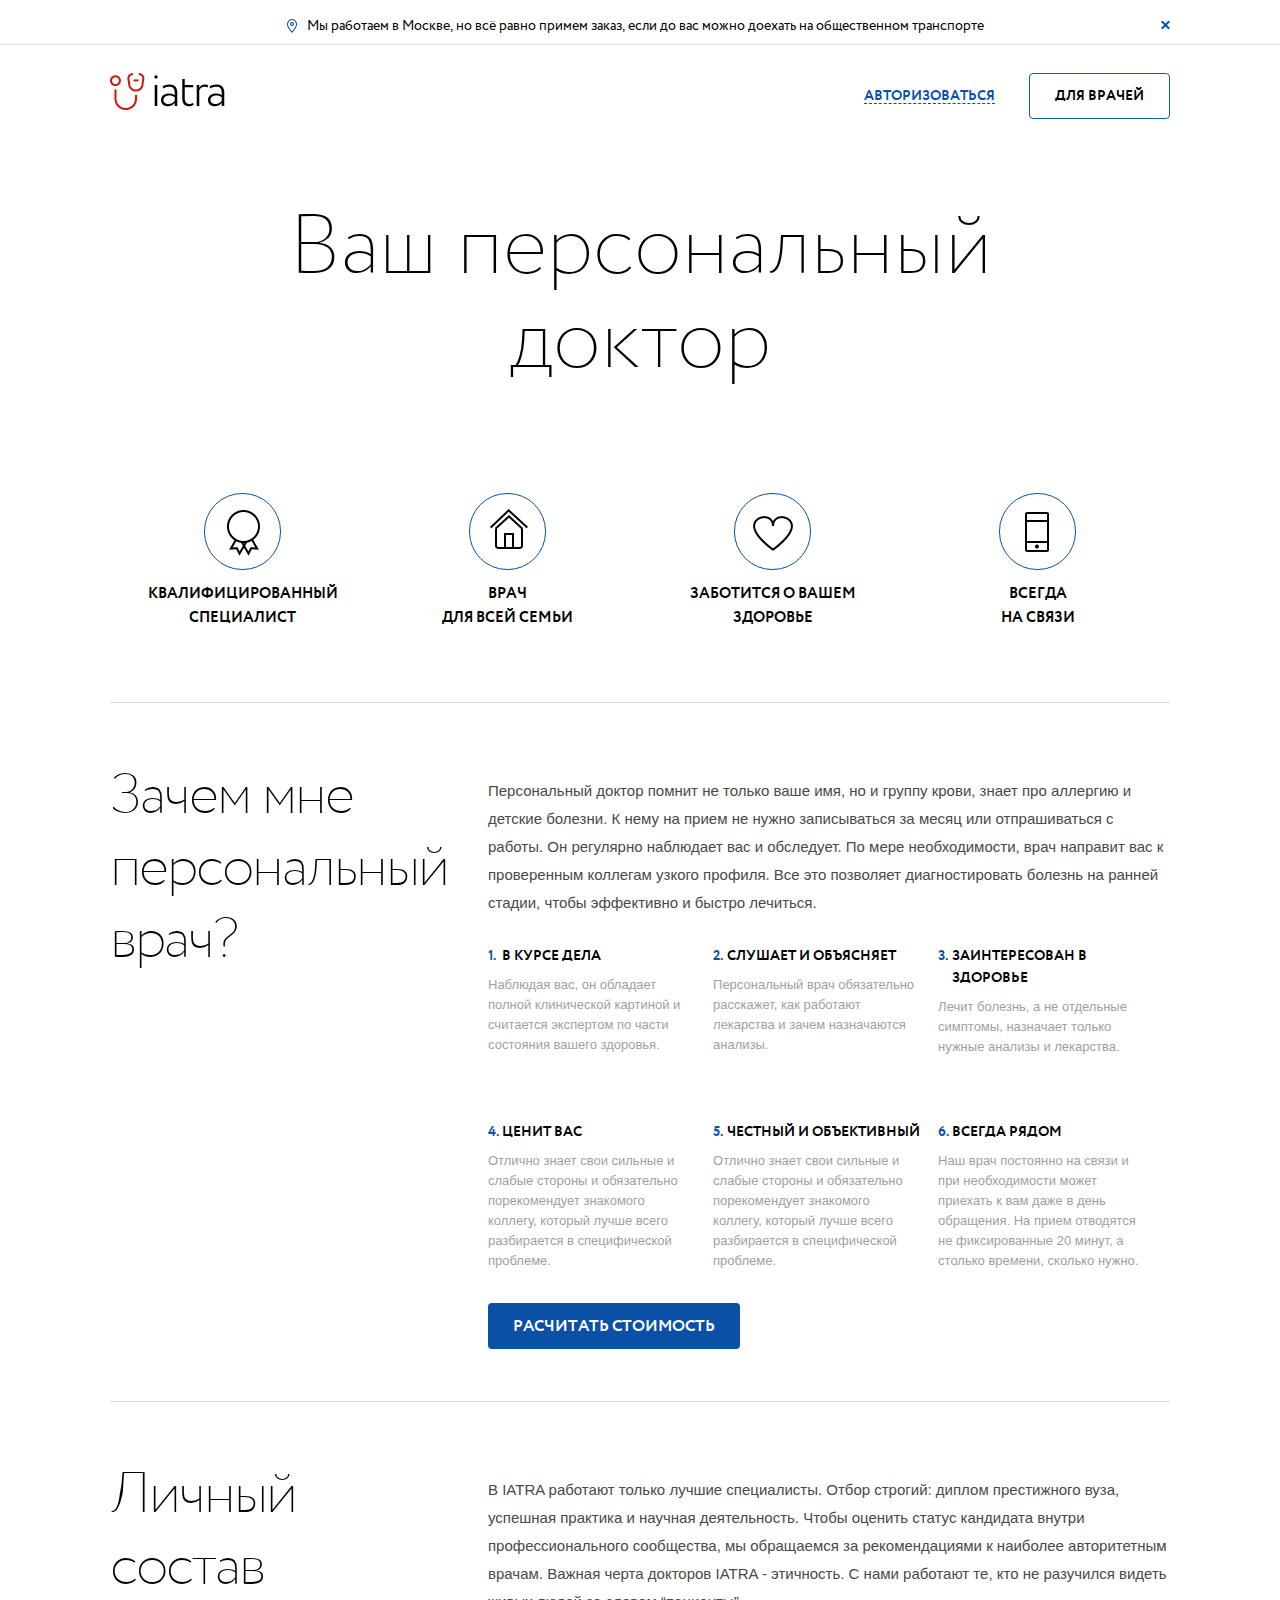
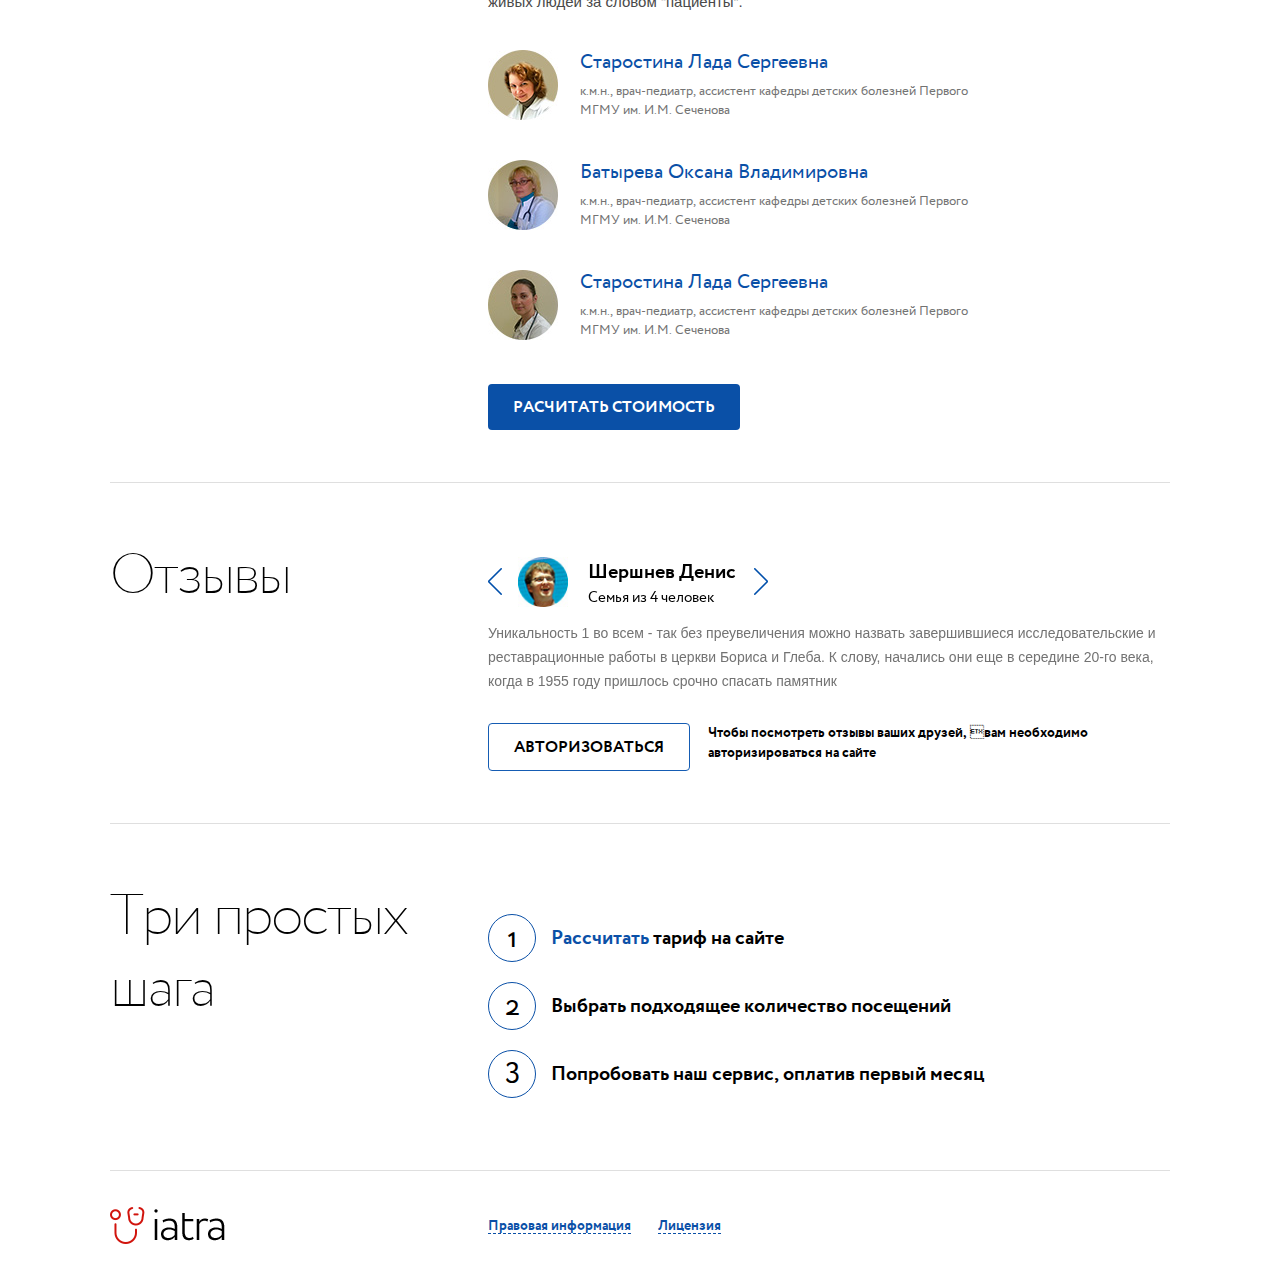
==== index.html @ a2dcdf2f "ad" ====
<!DOCTYPE html>
<html>
<head>
	<meta charset="utf-8">
	<meta http-equiv="X-UA-Compatible" content="IE=edge">
	<title></title>
	<link rel="stylesheet" href="css/normalize.css">
	<link rel="stylesheet" href="css/style.css">
</head>
<body>	
	<div class="page-main">
		<!-- begin b-header  -->
		<header class="b-header clearfix">
			<div class="b-header_topline clearfix">
				<div class="wrapper">
					<p class="b-header_topline-text"><span class="l-txt">Мы работаем в Москве, но всё равно примем заказ, если до вас можно доехать на общественном транспорте<span class="b-header_topline-close"></span></span></p>
				</div>
			</div>
			<div class="wrapper">				
				<div class="b-header_nav clearfix">
					<a href="#0" class="l-header_logo"></a>
					
					<div class="b-autorize">
						<a href="ajax/login_popup.html" class="l-autorize_lnk js-autorize_lnk">Авторизоваться</a>
						<a href="#0" class="l-autorize_btn btn type_1">Для врачей</a>
					</div>
				</div>
			</div>
		</header>
		<!-- end b-header -->

		<main id="main" role="main">
			<div class="b-mainpromo">
				<div class="wrapper">
					<h1 class="b-mainpromo_title">Ваш персональный<br/> доктор</h1>

					<!-- begin b-mainpromo_select -->
					<div class="b-mainpromo_select clearfix">
						<div class="b-mainpromo_col">
							<span class="l-mainpromo_cols_ico type_1"></span>
							<p class="l-mainpromo_cols_text">Квалифицированный специалист</p>
						</div>
						<div class="b-mainpromo_col">
							<span class="l-mainpromo_cols_ico type_2"></span>
							<p class="l-mainpromo_cols_text">врач<br/> для всей семьи</p>
						</div>
						<div class="b-mainpromo_col">
							<span class="l-mainpromo_cols_ico type_3"></span>
							<p class="l-mainpromo_cols_text">Заботится о вашем<br/> здоровье</p>
						</div>
						<div class="b-mainpromo_col">
							<span class="l-mainpromo_cols_ico type_4"></span>
							<p class="l-mainpromo_cols_text">Всегда<br/>  на связи</p>
						</div>
					</div>
					<!-- end b-mainpromo_select -->

					<!-- begin b-mainpromo_quest  -->
					<div class="b-mainpromo_descr">
						<div class="b-mainpromo_descr_row clearfix">
							<div class="b-mainpromo_descr_fl">
								<h3 class="b-mainpromo_descr_fl-title">Зачем мне персональный врач?</h3>
							</div>
							<div class="b-mainpromo_descr_fr">
								<p class="b-mainpromo_descr_fr-text">Персональный доктор помнит не только ваше имя, но и группу крови, знает про аллергию и детские болезни. К нему на прием не нужно записываться за месяц или отпрашиваться с работы. Он регулярно наблюдает вас и обследует. По мере необходимости, врач направит вас к проверенным коллегам узкого профиля. Все это позволяет диагностировать болезнь на ранней стадии, чтобы эффективно и быстро лечиться.</p>

								<ol class="b-mainpromo_descr_cols-order-list height-adjustment clearfix">
									<li class="b-mainpromo_descr_cols-order-item">
										<h5>в курсе дела</h5>
										<p>Наблюдая вас, он обладает полной клинической картиной и считается экспертом по части  состояния вашего здоровья. </p>
									</li>
									<li class="b-mainpromo_descr_cols-order-item">
										<h5>слушает и объясняет</h5>
										<p>Персональный врач обязательно расскажет, как работают лекарства и зачем назначаются анализы.</p>
									</li>
									<li class="b-mainpromo_descr_cols-order-item">
										<h5>Заинтересован  в здоровье</h5>
										<p>Лечит болезнь, а не отдельные  симптомы, назначает только  нужные анализы и лекарства.</p>
									</li>
									<li class="b-mainpromo_descr_cols-order-item">
										<h5>Ценит вас</h5>
										<p>Отлично знает свои сильные и слабые стороны и обязательно порекомендует знакомого коллегу, который лучше всего разбирается в специфической проблеме.</p>
									</li>
									<li class="b-mainpromo_descr_cols-order-item">
										<h5>Честный и объективный</h5>
										<p>Отлично знает свои сильные и слабые стороны и обязательно порекомендует знакомого коллегу, который лучше всего разбирается в специфической проблеме.</p>
									</li>
									<li class="b-mainpromo_descr_cols-order-item">
										<h5>Всегда рядом</h5>
										<p>Наш врач постоянно на связи и при необходимости может приехать к вам даже в день обращения. На прием отводятся не фиксированные 20 минут, а столько времени, сколько нужно.</p>
									</li>
								</ol>

								<a href="http://iatra.ru/new9/" class="btn type_2">Расчитать стоимость</a>
							</div>
						</div>

						<div class="b-mainpromo_descr_row clearfix">
							<div class="b-mainpromo_descr_fl">
								<h3 class="b-mainpromo_descr_fl-title">Личный состав</h3>
							</div>
							<div class="b-mainpromo_descr_fr">
								<p class="b-mainpromo_descr_fr-text">В IATRA работают только лучшие специалисты. Отбор строгий: диплом престижного вуза, успешная практика и научная деятельность. Чтобы оценить статус кандидата внутри профессионального сообщества, мы обращаемся за рекомендациями к наиболее авторитетным врачам. Важная черта докторов IATRA - этичность. С нами работают те, кто не разучился видеть живых людей за словом “пациенты”.</p>

								<ul class="b-mainpromo_descr-list">
									<li class="b-mainpromo_descr-item">
										<div class="b-person_item-pic">
											<img src="pic/pic_01.jpg" height="70" width="70" alt="">
										</div>
										<div class="b-person_item-pic-wrap">
											<h5>Старостина Лада Сергеевна</h5>
											<p>к.м.н., врач-педиатр, ассистент кафедры детских болезней Первого МГМУ  им. И.М. Сеченова</p>
										</div>
									</li>
									<li class="b-mainpromo_descr-item">
										<div class="b-person_item-pic">
											<img src="pic/pic_02.jpg" height="70" width="70" alt="">
										</div>
										<div class="b-person_item-pic-wrap">
											<h5>Батырева Оксана Владимировна</h5>
											<p>к.м.н., врач-педиатр, ассистент кафедры детских болезней Первого МГМУ  им. И.М. Сеченова</p>
										</div>
									</li>
									<li class="b-mainpromo_descr-item">
										<div class="b-person_item-pic">
											<img src="pic/pic_03.jpg" height="70" width="70" alt="">
										</div>
										<div class="b-person_item-pic-wrap">
											<h5>Старостина Лада Сергеевна</h5>
											<p>к.м.н., врач-педиатр, ассистент кафедры детских болезней Первого МГМУ  им. И.М. Сеченова</p>
										</div>
									</li>									
								</ul>

								<a href="http://iatra.ru/new9/" class="btn type_2">Расчитать стоимость</a>
							</div>
						</div>

						<div class="b-mainpromo_descr_row clearfix">
							<div class="b-mainpromo_descr_fl">
								<h3 class="b-mainpromo_descr_fl-title">Отзывы</h3>
							</div>

							<div class="b-mainpromo_descr_fr">
								<div class="b-mainpromo_slider js-mainpromo_slider">
									<div class="b-mainpromo_slide">
										<div class="b-slide-person">
											<div class="b-slide-person_pic">
												<img src="pic/pic_04.jpg" height="50" width="50" alt="">
											</div>
											<div class="b-slide-person_cont">
												<h5 class="b-slide-person_name">Шершнев Денис</h5>
												<p class="b-slide-person_num">Семья из 4 человек</p>
											</div>
										</div>
										<p class="b-slide-person_text">Уникальность 1 во всем - так без преувеличения можно назвать завершившиеся исследовательские и реставрационные работы в церкви Бориса и Глеба. К слову, начались они еще в середине 20-го века, когда в 1955 году пришлось срочно спасать памятник</p>
									</div>
									<div class="b-mainpromo_slide">
										<div class="b-slide-person">
											<div class="b-slide-person_pic">
												<img src="pic/pic_03.jpg" height="50" width="50" alt="">
											</div>
											<div class="b-slide-person_cont">
												<h5 class="b-slide-person_name">Шершнев Борис</h5>
												<p class="b-slide-person_num">Семья из 5 человек</p>
											</div>
										</div>
										<p class="b-slide-person_text">Уникальность 2 во всем - так без преувеличения можно назвать завершившиеся исследовательские и реставра и Глеба. К слову, начались они еще в середине 20-го века, когда в 1955 году пришлось срочно спасать памятник</p>
									</div>
									<div class="b-mainpromo_slide">
										<div class="b-slide-person">
											<div class="b-slide-person_pic">
												<img src="pic/pic_02.jpg" height="50" width="50" alt="">
											</div>
											<div class="b-slide-person_cont">
												<h5 class="b-slide-person_name">Шершнев Вася</h5>
												<p class="b-slide-person_num">Семья из 6 человек</p>
											</div>
										</div>
										<p class="b-slide-person_text">К слову, начались они еще в середине 20-го века, когда в 1955 году пришлось срочно спасать памятник</p>
									</div>
								</div>

								<div class="b-account_autorize clearfix">
									<div class="b-account_autorize-btn btn type_1">Авторизоваться</div>
									<p class="b-account_autorize-text">Чтобы посмотреть отзывы ваших друзей, вам необходимо авторизироваться на сайте</p>
								</div>
							</div>
						</div>
					</div>
					<!-- end b-mainpromo_quest -->

					<!-- begin b-mainpromo_step -->
					<div class="b-mainpromo_descr_row clearfix">
							<div class="b-mainpromo_descr_fl">
								<h3 class="b-mainpromo_descr_fl-title">Три простых шага</h3>
							</div>

							<div class="b-mainpromo_descr_fr">
								<ul class="b-mainpromo_steps-list">
									<li class="b-mainpromo_steps-item">
										<span class="b-mainpromo_steps-text"><a href="#0">Рассчитать</a> тариф на сайте</span>
									</li>
									<li class="b-mainpromo_steps-item">
										<span class="b-mainpromo_steps-text">Выбрать подходящее количество посещений</span>
									</li>
									<li class="b-mainpromo_steps-item">
										<span class="b-mainpromo_steps-text">Попробовать наш сервис, оплатив первый месяц</span>
									</li>
								</ul>
							</div>
					</div>
					<!-- end b-mainpromo_step -->
				</div><!-- wrapper -->
			</div>
		</main>

		<footer class="b-footer" id="footer">
			<div class="wrapper">
				<div class="b-footer_wrapper clearfix">
					<a href="#0" class="l-footer_logo"></a>
					
					<div class="b-fotter_autorize">
						<a href="#0" class="l-fotter_autorize_lnk">Правовая информация</a>
						<a href="#0" class="l-fotter_autorize_lnk">Лицензия</a>
					</div>
				</div>
			</div>
		</footer>

		
	</div><!-- page-main -->

	<script src="js/jquery.min.js"></script>
	<script src="js/jquery.maskedinput.min.js"></script>
	<script src="js/selectordie.min.js"></script>
	<script src="js/plugins/slick.min.js"></script>
	<script src="js/scripts.js"></script>
	<script src="js/calculate.js"></script>
</body>
</html>
---- css/style.css ----
@font-face {
    font-family: 'Circe-Regular';
    src: url('../fonts/Circe-webfont.eot');
    src: url('../fonts/Circe-webfont.eot?#iefix') format('embedded-opentype'),
         url('../fonts/Circe-webfont.woff') format('woff'),
         url('../fonts/Circe-webfont.ttf') format('truetype');
    font-weight: normal;
    font-style: normal;

}


@font-face {
    font-family: 'Circe-Bold';
    src: url('../fonts/Circe-Bold-webfont.eot');
    src: url('../fonts/Circe-Bold-webfont.eot?#iefix') format('embedded-opentype'),
         url('../fonts/Circe-Bold-webfont.woff') format('woff'),
         url('../fonts/Circe-Bold-webfont.ttf') format('truetype');
    font-weight: normal;
    font-style: normal;

}


@font-face {
    font-family: 'Circe-ExtraLight';
    src: url('../fonts/Circe-ExtraLight-webfont.eot');
    src: url('../fonts/Circe-ExtraLight-webfont.eot?#iefix') format('embedded-opentype'),
         url('../fonts/Circe-ExtraLight-webfont.woff') format('woff'),
         url('../fonts/Circe-ExtraLight-webfont.ttf') format('truetype');
    font-weight: normal;
    font-style: normal;

}


@font-face {
    font-family: 'Circe-Light';
    src: url('../fonts/Circe-Light-webfont.eot');
    src: url('../fonts/Circe-Light-webfont.eot?#iefix') format('embedded-opentype'),
         url('../fonts/Circe-Light-webfont.woff') format('woff'),
         url('../fonts/Circe-Light-webfont.ttf') format('truetype');
    font-weight: normal;
    font-style: normal;

}


/* Elements */
* {margin:0; padding:0;}

html{
	height: 100%;
}
body {
	overflow-y:scroll;
	min-height: 100%;
	position: relative;
}
a{
	text-decoration: none;
	color: #0a50a7;
}
.page-main{
	padding-bottom: 118px;
}

/* Clearfix */
.clearfix, .wrapper, .wrapper-contacts {
	*zoom: 1;
}
.clearfix:before, .clearfix:after, .wrapper:before, .wrapper:after, .wrapper-contacts:before, .wrapper-contacts:after {
	content: ''; display: table;
}
.clearfix:after, .wrapper:after, .wrapper-contacts:after {
	clear: both;
}

.fl{
	float: left;
}
.fr{
	float: right;
}

.wrapper {
	width: 1060px;
	margin: auto;
	position: relative;
}

.wrapper form {
	font-family: 'Circe-Light';
	text-align: center;
	font-size: 23pt;
	line-height: 2;
	margin-top: 73px;
}

.wrapper form input{
	font-size: 12pt;
	font-family: 'Circe-Bold';
	border: 1px solid #dedede;
	border-radius: 4px;
	padding: 12px 14px 10px 14px;
	position: relative;
	top: -1px;
	margin: 0 10px;
}

.wrapper form input[type=text]:hover {
	border: 1px solid #c7c7c7;
}

.wrapper form input[type=text].error {
	border: 1px solid #c3160f;
	transition: 0.2s;
}

.wrapper form input[type=text].date {
	width: 60px;
}

.wrapper form input[type=submit] {
	font-family: 'Circe-Bold';
	font-size: 10.5pt;
	text-transform: uppercase;
	background: #0a50a7;
	border: 0;
	color: #fff;
	border-radius: 4px;
	padding: 14px 33px 12px 33px;
	margin-top: 60px;
	transition: 0.2s;
}

.wrapper form input[type=submit]:hover {
	background: #1e64ba;
}

.wrapper form input:focus,
.tariffs .content table button:focus {
	outline: none;
}

.wrapper form input[type=submit]:active {
	transition: 0;
	background: #11417e;
}

.wrapper form .spouse,
.wrapper form .children,
.wrapper form .two_children,
.wrapper form .three_children {
	display: none;
}

.tariffs {
	margin: 37px 0;
	display: none;
}

.tariffs .content {
	width: 1000px;
	margin: auto;
	position: relative;
	text-align: center;
}

.tariffs .content h2 {
	font-family: 'Circe-Light';
	font-weight: normal;
	font-size: 26pt;
	margin: 0;
	margin-top: 40px;
}

.tariffs hr.big {	
	border: 0;
	border-top: 1px solid #cdcdcd;
}

.tariffs .content p {
	font-family: 'Circe-Regular';
	font-weight: normal;
	font-size: 12pt;
	color: #7c7c7c;
	margin: 0;
	margin-top: 20px;
	margin-bottom: 40px;
}

.tariffs .content a {
	color: #2176e0;
}

.tariffs .content table {
	width: 738px;
	margin: auto;
	font-size: 12pt;
}

.tariffs .content table tr td:first-child{
	text-align: left;
	width: 310px;
	padding-left: 20px;
}

.tariffs .content thead {
	font-family: 'Circe-Light';
}

.tariffs .content thead td {
	border-bottom: 3px solid #cdcdcd;
	padding-bottom: 10px;
	vertical-align: bottom;
}

.tariffs .content tbody td {
	font-family: 'Circe-Regular';
}

.tariffs .content tbody td {
	border-bottom: 1px solid #cdcdcd;
	padding: 8px 0 6px 0;
}

.tariffs .content tbody .number {
	font-family: 'Circe-ExtraLight';
	font-size: 34pt;
	-webkit-user-select: none;
	-moz-user-select: none;
	-ms-user-select: none;
	-o-user-select: none;
	user-select: none;  
}

.tariffs .content tbody td small {
	color: #7c7c7c;
}

.tariffs .content tbody td small.price {
	color: #000;
	font-size: 13pt;
	top: -10px;
	position: relative;
}

.tariffs .content .change_visits {
	width: 718px;
	font-size: 12pt;
	color: #7c7c7c;
	text-align: left;
	margin: 20px auto;
	padding-left: 20px;
	font-family: 'Circe-Regular';
}

.tariffs .content table button {
	border: 1px solid #0a50a7;
	font-family: 'Circe-Bold';
	font-size: 10.5pt;
	text-transform: uppercase;
	background: #fff;
	color: #000;
	border-radius: 4px;
	padding: 10px 18px 8px 18px;
	transition: 0.2s;
}

.tariffs .content table button:hover{
	background: #0a50a7;
	color: #fff;
}

.tariffs .content table button:active{
	background: #073773;
}

.tariffs .content table button.border {
	padding: 10px 33px 8px 33px;
}

.tariffs .content table .arrows {
	display: inline-block;
	width: 10px;
}

.tariffs .content table .arrows .top,
.tariffs .content table .arrows .bot {
	margin-left: 5px;
	width: 20px;
	height: 16px;
	cursor: pointer;
	background: url(../img/arrow_top_blue.jpg);
	background-repeat: no-repeat;
	background-position: center;
	display: none;
}

.tariffs .content table .arrows .bot {
	background: url(../img/arrow_bot_grey.jpg);
	background-repeat: no-repeat;
	background-position: center;
}


/* Slider */
.slick-slider
{
    position: relative;

    display: block;

    -moz-box-sizing: border-box;
         box-sizing: border-box;

    -webkit-user-select: none;
       -moz-user-select: none;
        -ms-user-select: none;
            user-select: none;

    -webkit-touch-callout: none;
    -khtml-user-select: none;
    -ms-touch-action: pan-y;
        touch-action: pan-y;
    -webkit-tap-highlight-color: transparent;
}

.slick-list
{
    position: relative;

    display: block;
    overflow: hidden;

    margin: 0;
    padding: 0;
}
.slick-list:focus
{
    outline: none;
}
.slick-list.dragging
{
    cursor: pointer;
    cursor: hand;
}

.slick-slider .slick-track,
.slick-slider .slick-list
{
    -webkit-transform: translate3d(0, 0, 0);
       -moz-transform: translate3d(0, 0, 0);
        -ms-transform: translate3d(0, 0, 0);
         -o-transform: translate3d(0, 0, 0);
            transform: translate3d(0, 0, 0);
}

.slick-track
{
    position: relative;
    top: 0;
    left: 0;

    display: block;
}
.slick-track:before,
.slick-track:after
{
    display: table;

    content: '';
}
.slick-track:after
{
    clear: both;
}
.slick-loading .slick-track
{
    visibility: hidden;
}

.slick-slide
{
    display: none;
    float: left;

    height: 100%;
    min-height: 1px;
}
[dir='rtl'] .slick-slide
{
    float: right;
}
.slick-slide img
{
    display: block;
}
.slick-slide.slick-loading img
{
    display: none;
}
.slick-slide.dragging img
{
    pointer-events: none;
}
.slick-initialized .slick-slide
{
    display: block;
}
.slick-loading .slick-slide
{
    visibility: hidden;
}
.slick-vertical .slick-slide
{
    display: block;

    height: auto;

    border: 1px solid transparent;
}


.b-header_topline{
	margin-bottom: 28px;
	border-bottom: 1px solid #dfdfdf;
	padding-bottom: 8px;
}
.b-header_topline-text{
	font: 14px 'Circe-Regular', sans-serif;
	text-align: center;
}
.b-header_topline-text:before{
	content: "";
	padding-left: 10px;
	background: url('../img/ico_07.png') no-repeat 0 3px;
	width: 10px;
	height: 14px;
}
.b-header_topline-text .l-txt{
	margin-left: 10px;
}
.b-header_topline-close{
	background: url('../img/ico_08.png') no-repeat 0 0px;
	width: 9px;
	height: 10px;
	float: right;
	margin-top: 4px;
	cursor: pointer;
}
.b-header{
	padding-top: 16px;
}
.l-header_logo {
	width: 115px;
	height: 37px;
	background: url(../img/logo.png); 
	background-repeat: no-repeat;
	float: left;
}
.b-autorize{
	float: right;
	font-size: 14px;
}
.b-autorize_logined-cont{
	margin-left: 64px;
	padding-top: 3px;
}
.b-autorize_logined-cont .name{
	font: 20px/22px 'Circe-Regular', sans-serif;
	margin-bottom: 2px;
}
.b-autorize_logined-cont .logout{
	font: 15px/22px 'Circe-Regular', sans-serif;
	color: #0a50a7;
	display: block;
	cursor: pointer;
}
.btn{
	padding: 15px 25px;
	border-radius: 4px;
	display: inline-block;
	font-family: 'Circe-Bold';
	cursor: pointer;
	text-decoration: none;
	text-transform: uppercase;
	line-height: 1;
}
.btn.type_1{
	border: 1px solid #155cb3;
	color: #000;
	-webkit-transition: border .25s;
	transition: border .25s;
}
.btn.type_1:hover{
	border-color: #1e64ba;
}
.btn.type_2{
	background-color: #0a50a7;
	color: #fff;
	border: none;
	-webkit-transition: background-color .25s;
	transition: background-color .25s;
}
.btn.type_2:hover{
	background-color: #1e64ba;
}
.l-autorize_lnk,
.l-autorize_btn{
	text-transform: uppercase;
	text-decoration: none;
}
.l-autorize_lnk{
	border-bottom: 1px dashed #0a50a7;
	color: #0a50a7;
	font-family: 'Circe-Bold';
}
.l-autorize_lnk:hover{
	border-bottom: 1px dashed transparent;
	transition: border .25s;
}
.l-autorize_btn{
	margin-left: 30px;
}


/* b-mainpromo */
.b-mainpromo_title{
	text-align: center;
	font: normal 84px/94px 'Circe-ExtraLight', sans-serif;
	margin-bottom: 106px;
	margin-top: 80px;
}
.b-mainpromo_select{
	margin-bottom: 72px;
}
.b-mainpromo_col{
	width: 25%;
	float: left;
	text-align: center;
	cursor: pointer;
	padding: 0 20px;
  	box-sizing: border-box;
}
.l-mainpromo_cols_ico{
	width: 75px;
	height: 75px;
	border-radius: 38px;
	border: 1px solid #0a50a7;
	display: inline-block;
	background: url('../img/sprites_01.png') no-repeat;
	margin-bottom: 8px;
}
.l-mainpromo_cols_ico.type_1{background-position: 22px 16px;}
.l-mainpromo_cols_ico.type_2{background-position: -43px 15px;}
.l-mainpromo_cols_ico.type_3{background-position: -103px 22px;}
.l-mainpromo_cols_ico.type_4{background-position: -174px 18px;}

.l-mainpromo_cols_text{
	text-transform: uppercase;
	font: 15px/24px 'Circe-Bold', sans-serif;
}

/* .b-mainpromo_descr */
.b-mainpromo_descr_row{
	padding: 52px 0px 52px;
	border-top: 1px solid #dfdfdf;
}
.b-mainpromo_descr_row.no-brd{
	border-top: none;
}
.b-mainpromo_descr_fl{
	width: 340px;
	float: left;
}
.b-mainpromo_descr_fl-title{
	font: normal 57px/72px 'Circe-ExtraLight', sans-serif;
	letter-spacing: -2px;
	margin-top: 4px;
}
.b-mainpromo_descr_fr{
	width: 720px;
	float: left;
	padding-left: 38px;
	padding-top: 22px;
	box-sizing: border-box;
}
.b-mainpromo_descr_fr-text{
	line-height: 28px;
	font-size: 15px;
	font-family: Arial, sans-serif;
	margin-bottom: 28px;
	color: #494949;
}
.b-mainpromo_descr_cols-order-list{
	list-style: none; 
	counter-reset: point;
	margin-bottom: 6px;
}
.b-mainpromo_descr_cols-order-item{
 	margin-bottom: 26px;
    position: relative;
    width: 33%;
	float: left;
}
.b-mainpromo_descr_cols-order-item:before{
	content: counter(point) '.'; 
    counter-increment: point 1; /* увеличваем счетчик на 1 */
    font-size: 11px; 
    position: absolute;
    left: 0;
    top: 0;
    color: #0a50a7;
    font: normal 14px/22px 'Circe-Bold', sans-serif;
}
.b-mainpromo_descr_cols-order-item h5{
	text-transform: uppercase;
	font: normal 14px/22px 'Circe-Bold', sans-serif;
	margin-bottom: 8px;
	padding-left: 14px;
}
.b-mainpromo_descr_cols-order-item p{
	font-size: 13px;
	font-family: Arial, sans-serif;
	color: #9f9f9f;
	line-height: 20px;
	padding-right: 20px;
}

.b-mainpromo_descr-list{
	margin: 34px 0 44px;
}
.b-mainpromo_descr-item{
	margin-bottom: 40px;
	clear: both;
	list-style: none;
	min-height: 70px;
}
.b-person_item-pic{
	float: left;	
}
.b-person_item-pic img{
	vertical-align: bottom;
}
.b-person_item-pic-wrap{
	margin-left: 92px;
	width: 420px;
}
.b-person_item-pic-wrap h5{
	color: #0a50a7;
	font: 20px/24px 'Circe-Regular', sans-serif;
	margin-bottom: 8px;
}
.b-person_item-pic-wrap p{
	font: 13px/19px 'Circe-Regular', sans-serif;
	color: #737373;
}


.b-mainpromo_slide{
	margin-bottom: 30px;
}
.b-slide-person{
	width: 224px;
	display: block;
	margin-left: 30px;
	margin-bottom: 12px;
	min-height: 50px;
}
.b-slide-person_pic{
	float: left;
}
.b-slide-person_cont{
	margin-left: 70px;
}
.b-slide-person_name{
	font: 20px/30px 'Circe-Bold', sans-serif;
}
.b-slide-person_num{
	font: 15px/22px 'Circe-Regular', sans-serif;
}
.b-slide-person_text{
	font: 14px/24px Arial, sans-serif;
	color: #737373;
}
.b-mainpromo_slider .slick-prev,
.b-mainpromo_slider .slick-next{
	position: absolute;
	top: 11px;
	font-size: 0;
	border: none;
	width: 20px;
	height: 27px;
	outline: none;
}
.b-mainpromo_slider .slick-prev{
	background: transparent url('../img/ico_05.png') no-repeat;
	left: 0;
}
.b-mainpromo_slider .slick-next{
	background: transparent url('../img/ico_06.png') no-repeat;
	left: 266px;
}

.b-account_autorize-btn{
	float: left;
}
.b-account_autorize-text{
	margin-left: 220px;
	font: 14px/20px 'Circe-Bold', sans-serif;
}



.b-mainpromo_steps-list{
	list-style: none; 
	counter-reset: point;
	margin-bottom: 6px;
	margin-top: 16px;
}
.b-mainpromo_steps-item{
 	margin-bottom: 20px;
    position: relative;
  	clear: both;
  	min-height: 48px;
}
.b-mainpromo_steps-item:before{
	content: counter(point);
	counter-increment: point 1;
	float: left;
	color: #000;
	width: 46px;
	height: 46px;
	border: 1px solid #0a50a7;
	border-radius: 24px;
	text-align: center;
	font: normal 29px/48px 'Circe-Regular', sans-serif;
}
.b-mainpromo_steps-text{
	padding-left: 63px;
	display: block;
	font: 20px/48px 'Circe-Bold', sans-serif;
}
.b-mainpromo_steps-text a{
	color: #0a50a7;
	text-decoration: none;
}


.l-footer_logo{
	height: 37px;
	background: url(../img/logo.png);
	background-repeat: no-repeat;
	width: 340px;
  	float: left;
  	margin-top: 14px;
}
.b-footer{
	position: absolute;
	bottom: 0px;
	width: 100%;
}
.b-footer_wrapper{
	border-top: 1px solid #dfdfdf;
	padding: 22px 0 44px;
}
.b-fotter_autorize{
	width: 720px;
	float: left;
	padding-left: 38px;
	padding-top: 22px;
	font: 14px/22px 'Circe-Bold', sans-serif;
	moz-box-sizing: border-box;
	box-sizing: border-box;
}
.l-fotter_autorize_lnk:first-child{
	margin-left: 0;
}
.l-fotter_autorize_lnk{
	color: #0a50a7;
	text-decoration: none;
	border-bottom: 1px dashed #0a50a7;
	margin-left: 24px;
	-webkit-transition: border-color .25s;
	transition: border-color .25s;
}
.l-fotter_autorize_lnk:hover{
	border-bottom: 1px dashed transparent;
}

.block-vertical_algn{
	position: absolute;
	top: -100px;
	bottom: 0;
	left: 0;
	right: 0;
}
.wrapper-vertical_algn{
	display: table;
	width: 100%;
	height: 100%;
	min-width: 1060px;
}
.container-vertical_algn{
	display: table-cell;
	vertical-align: middle;
	text-align: center;
}
.inner-vertical_algn{
	display: inline-block;
}

.b-congratulation{
	width: 410px;
	text-align: left;
}
.b-congratulation_title{
	font: 38px/62px 'Circe-Light', sans-serif;
	position: relative;
	padding-left: 70px;
	letter-spacing: -1px;
	margin-bottom: 26px;
}
.b-congratulation_title:before{
	content: "";
	background: url('../img/ico_01.png') 14px 17px no-repeat;
	width: 48px;
	height: 48px;
	border: 1px solid #0a50a7;
	border-radius: 25px;
	display: inline-block;
	position: absolute;
	top: 4px;
	left: 0;
}
.b-congratulation_text{
	font: 18px/26px 'Circe-Regular', sans-serif;
	margin-bottom: 24px;
}
.b-congratulation_list{
	margin-bottom: 40px;
}
.b-congratulation_item{
	list-style-type: none;
	font-size: 18px;
	line-height: 26px;
}
.b-congratulation_item .sub_title{
	font-family: 'Circe-Regular', sans-serif;
}
.b-congratulation_item .text{
	font-family: 'Circe-Bold', sans-serif;
}


/* .b-make_app */
.b-make_app{
	border: 1px solid #dfdfdf;
	width: 490px;
	float: right;
	margin-bottom: 22px;
}
.b-make_app-dropdown{
	padding: 29px 0;
	position: relative;
	cursor: pointer;
	box-sizing: border-box;
}
.b-make_app-dropdown:after{
	content: "";
	background: url('../img/sprites_01.png') -262px 0 no-repeat;
	width: 12px;
	height: 8px;
	position: absolute;
	top: 65px;
	right: 25px;
}
.b-make_app-dropdown.active:after{
	background: url('../img/sprites_01.png') -262px -11px no-repeat;
}
.b-make_app-dropdown .b-mainpromo_descr-list{
	margin: 0;
}
.b-make_app-dropdown .b-mainpromo_descr-item{
	display: none;
	margin: 0;
	margin-top: 20px;
	padding: 0 29px;
	padding-top: 20px;
	border-top: 1px solid #dfdfdf;
}
.b-make_app-dropdown .b-mainpromo_descr-item.current{
	display: block;
	padding-top: 0;
	margin-top: 0;
	border-top: 1px solid transparent;
}
.b-make_app-dropdown .b-person_item-pic-wrap{
	width: 300px;
}
.b-make_app-price{
	border-top: 1px solid #dfdfdf;
	padding: 11px 29px 14px;
	box-sizing: border-box;
}
.b-make_app-price_l{
	font: 26px/75px 'Circe-Light', sans-serif;
}
.b-make_app-price_r{
	font: 16px/75px 'Circe-Bold', sans-serif;
}
.b-make_app-price_r-wrap{
	line-height: 24px;
	display: inline-block;
	vertical-align: middle;
}
.b-make_app-price_r .text{
	color: #737373;
}
.b-make_app-price_r .price_btn{
	color: #0a50a7;
	border-bottom: 1px dashed #0a50a7;
	cursor: pointer;
	-webkit-transition: border-color .25s;
	transition: border-color .25s;
}
.b-make_app-price_r .price_btn:hover{
	border-bottom: 1px dashed transparent;
}
.b-make_app-attention{
	border-top: 1px solid #dfdfdf;
	padding: 14px 22px;
	font: 15px 'Circe-Regular', sans-serif;
}
.b-make_app-attention .l-text{
	position: relative;
	padding-left: 25px;
}
.b-make_app-attention .l-text:before{
	content: "";
	position: absolute;
	top: 0;
	left: 0;
	background: url('../img/sprites_01.png') -291px 5px no-repeat;
	width: 16px;
	height: 16px;
	border: 1px solid #0a50a7;
	border-radius: 18px;
}

.wrapper .b-price_app-form{
	float: right;
	width: 492px;
	text-align: right;
	line-height: 62px;
	font: 16px/62px 'Circe-Regular', sans-serif;
	margin-top: 0;
}
.b-price_app-form .l-fieldcell{
	float: left;
	width: 50%;
	text-align: left;
	min-height: 1px;
	box-sizing: border-box;
}
.b-price_app-form .l-fieldcell:first-child{
	text-align: right;
	padding-right: 18px;
}
.b-price_app-form .l-fieldrow input{
	border: 1px solid #dedede;
	border-radius: 4px;
	padding: 0 14px;
	margin-right: 0;
	margin-bottom: 24px;
	box-sizing: border-box;
}
.b-price_app-form button.btn{
	margin-left: 10px;
}
.b-price_app-form input.inp_s1{
	width: 232px;
	height: 45px;
}
.b-price_app-form input.inp_s2{
	width: 109px;
	height: 45px;
}
.b-price_app-form .b-quest{
	display: inline-block;
	margin-left: 10px;
}
.l-quest-ico_btn{
	display: inline-block;
	cursor: pointer;
	font: 14px/28px 'Circe-Bold', sans-serif;
	text-align: center;
	color: #0a50a7;
	width: 26px;
	height: 26px;
	border: 1px solid #dfdfdf;
	border-radius: 14px;
}
.b-price_app-form .l-info_txt{
	margin-left: 10px;
	font: 14px/22px 'Circe-Bold', sans-serif;
	margin-bottom: 6px;
}
.b-price_app-form .l-info_txt a{
	text-decoration: none;
	color: #0a50a7;
}


.b-login_popup{
	width:100%;
    min-height:100%;
    background-color: rgba(0,0,0,0.5);
    overflow:hidden;
    position:fixed;
    top:0px;
}
.b-login_popup-cont{
	width: 508px;
	height: 100%;
	padding: 50px 0;
	background-color: #fff;
	position: absolute;
	right: 0;
	box-sizing: border-box;
}
.l-popup_close{
	background: url('../img/sprites_01.png') -282px -30px no-repeat;
	width: 18px;
	height: 18px;
	cursor: pointer;
	margin-top: 6px;
}

.l-swiper_text{
	cursor: pointer;
	font: 27px/ 30px 'Circe-Light', sans-serif;
}
.l-swiper_text.current{
	border-bottom: 1px dashed #0a50a7;
	color: #0a50a7;
}
.b-swiper{
	line-height: 30px;
	width: 46px;
	vertical-align: text-bottom;
	height: 21px;
	display: inline-block;
	margin: 0 12px;
	border-radius: 10px;
	background-color: #0a50a7;
	position: relative;
}
.l-swiper_circle{
	left: 4px;
	top: 4px;
	position: absolute;
	width: 13px;
	height: 13px;
	border-radius: 7px;
	background-color: #fff;
	display: inline-block;
	cursor: pointer;
	-webkit-transition: left .25s;
	transition: left .25s;
}
.b-login_popup-row{
	padding: 0 50px 50px;
	border-bottom: 1px solid #dfdfdf;
}
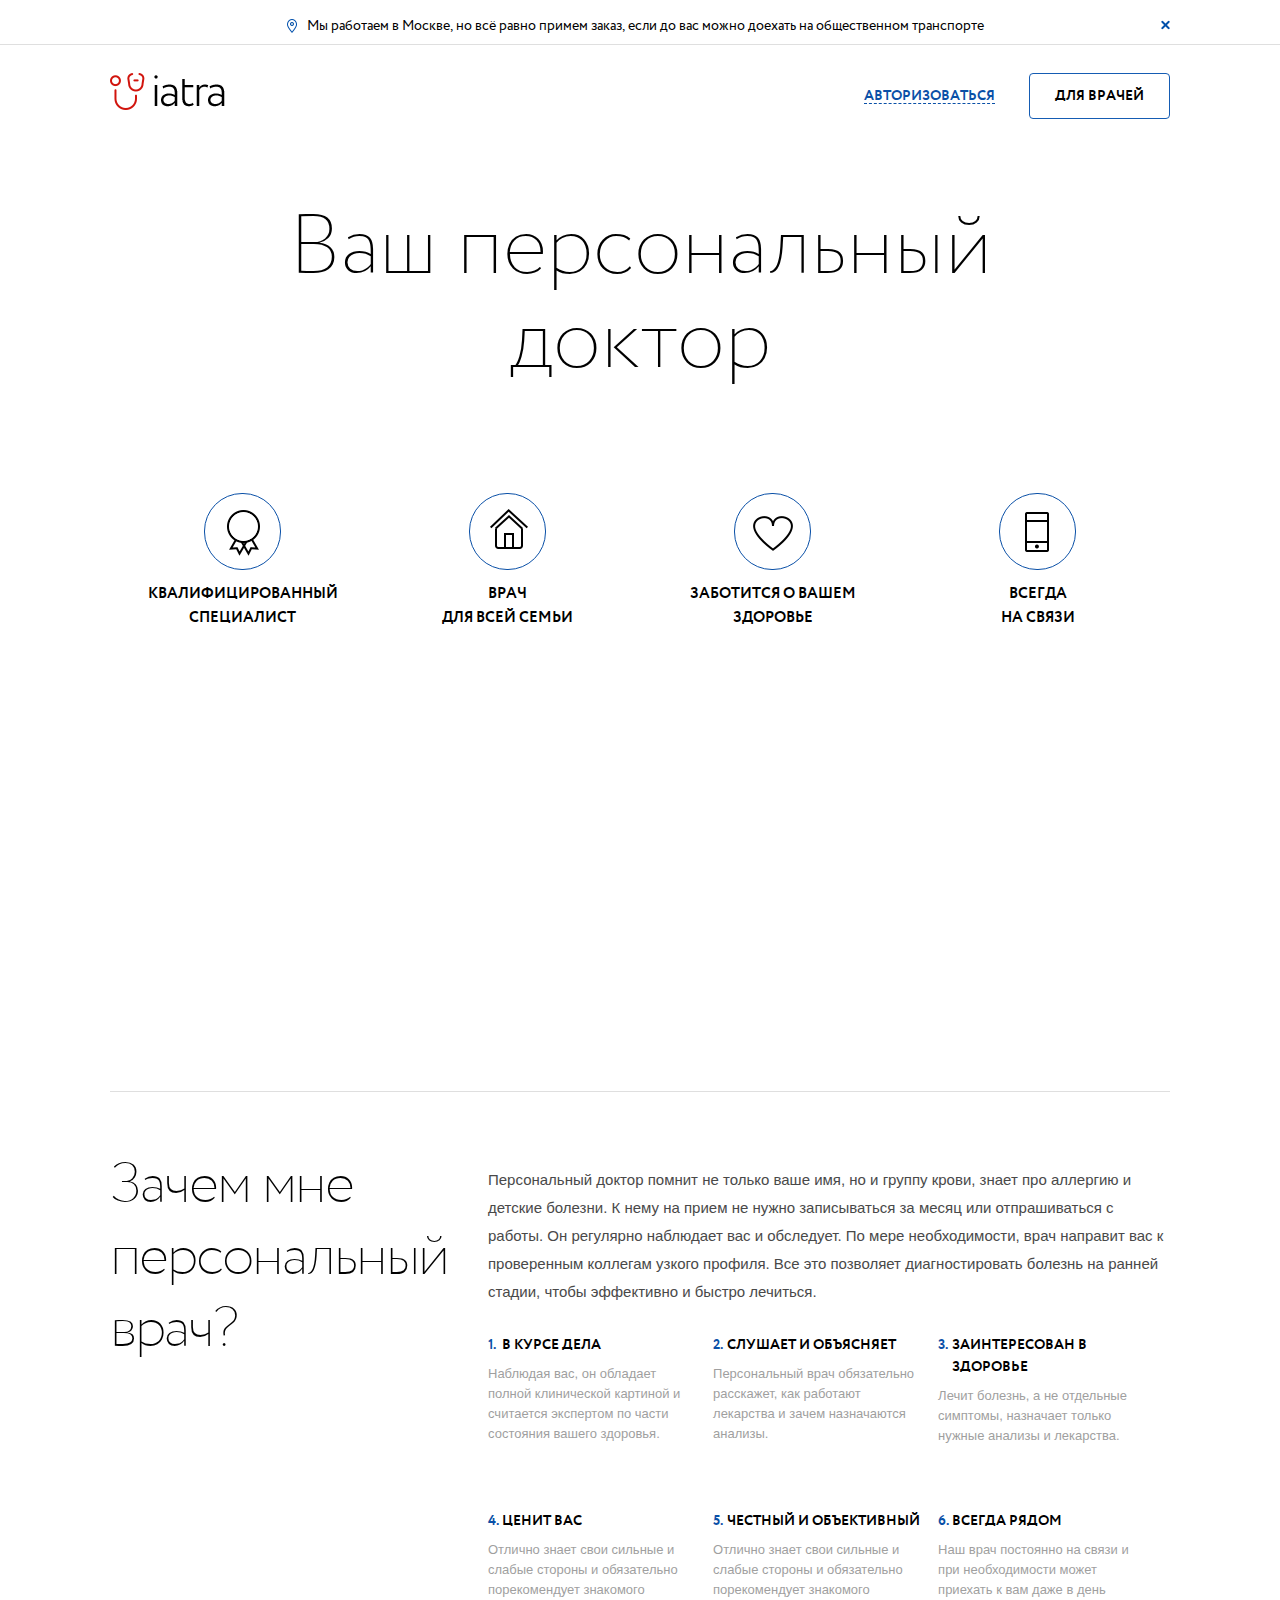
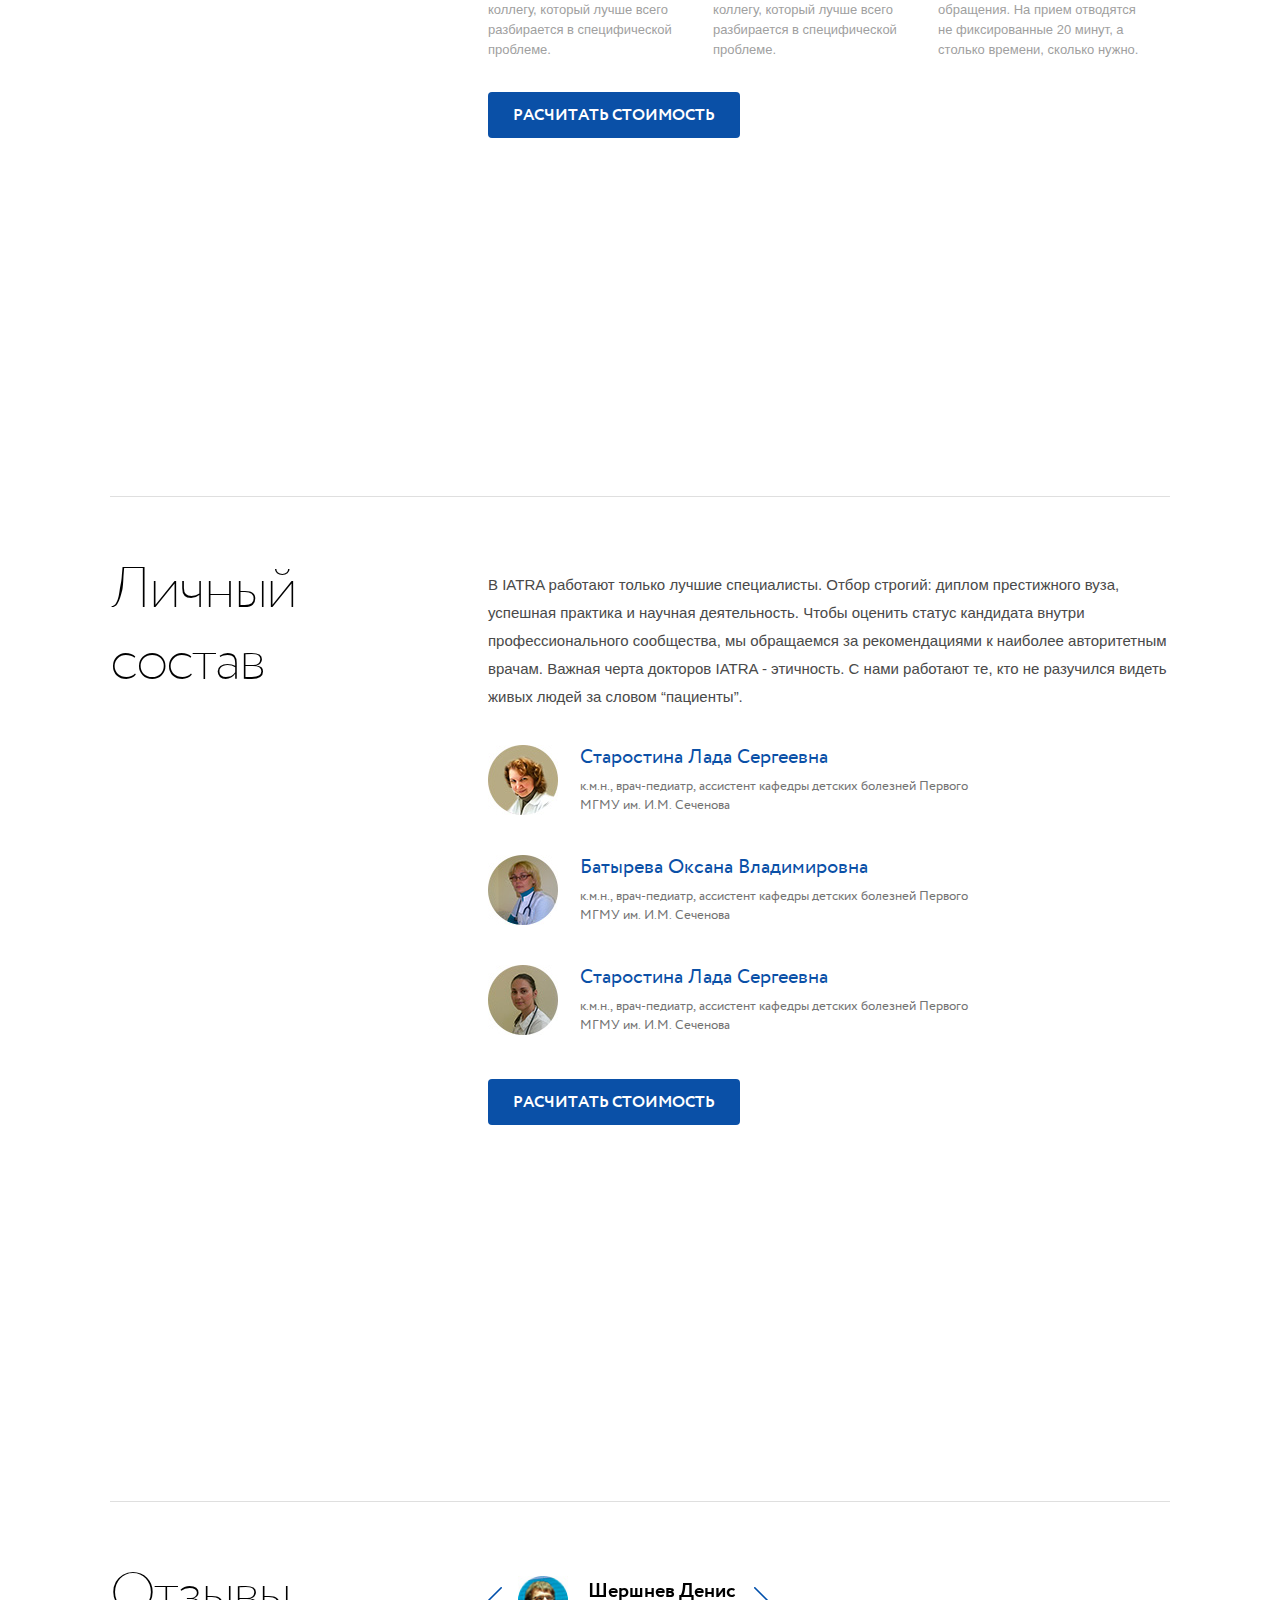
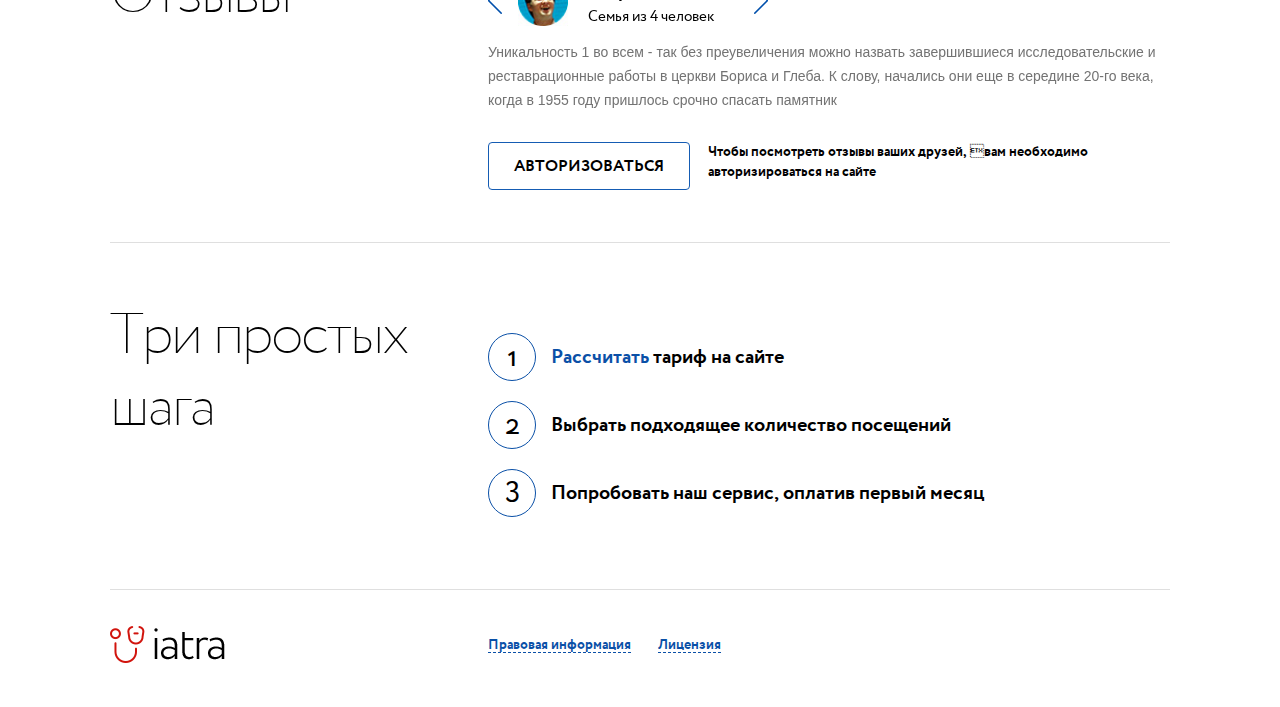
==== commit 344f0c63: "ad" ====
--- a/index.html
+++ b/index.html
@@ -1,17 +1,22 @@
 <!DOCTYPE html>
+<!--[if lt IE 7]> <html class="no-js lt-ie9 lt-ie8 lt-ie7" lang="ru"> <![endif]-->
+<!--[if IE 7]>    <html class="no-js lt-ie9 lt-ie8" lang="ru"> <![endif]-->
+<!--[if IE 8]>    <html class="no-js lt-ie9" lang="ru"> <![endif]-->
+<!--[if gt IE 8]><!--> <html class="no-js" lang="ru"> <!--<![endif]-->
 <html>
 <head>
 	<meta charset="utf-8">
 	<meta http-equiv="X-UA-Compatible" content="IE=edge">
-	<title></title>
+	<title>Главная :: IATRA</title>
 	<link rel="stylesheet" href="css/normalize.css">
 	<link rel="stylesheet" href="css/style.css">
+	<script src="js/jquery.min.js"></script>
 </head>
 <body>	
 	<div class="page-main">
 		<!-- begin b-header  -->
 		<header class="b-header clearfix">
-			<div class="b-header_topline clearfix">
+			<div class="b-header_topline js-header_topline clearfix">
 				<div class="wrapper">
 					<p class="b-header_topline-text"><span class="l-txt">Мы работаем в Москве, но всё равно примем заказ, если до вас можно доехать на общественном транспорте<span class="b-header_topline-close"></span></span></p>
 				</div>
@@ -32,107 +37,112 @@
 		<main id="main" role="main">
 			<div class="b-mainpromo">
 				<div class="wrapper">
-					<h1 class="b-mainpromo_title">Ваш персональный<br/> доктор</h1>
-
 					<!-- begin b-mainpromo_select -->
-					<div class="b-mainpromo_select clearfix">
-						<div class="b-mainpromo_col">
-							<span class="l-mainpromo_cols_ico type_1"></span>
-							<p class="l-mainpromo_cols_text">Квалифицированный специалист</p>
-						</div>
-						<div class="b-mainpromo_col">
-							<span class="l-mainpromo_cols_ico type_2"></span>
-							<p class="l-mainpromo_cols_text">врач<br/> для всей семьи</p>
-						</div>
-						<div class="b-mainpromo_col">
-							<span class="l-mainpromo_cols_ico type_3"></span>
-							<p class="l-mainpromo_cols_text">Заботится о вашем<br/> здоровье</p>
-						</div>
-						<div class="b-mainpromo_col">
-							<span class="l-mainpromo_cols_ico type_4"></span>
-							<p class="l-mainpromo_cols_text">Всегда<br/>  на связи</p>
+					<div class="full-screen full-screen_mt b-mainpromo_select clearfix">
+						<div class="full-screen_wrap">
+							<h1 class="b-mainpromo_title">Ваш персональный<br/> доктор</h1>
+							<div class="b-mainpromo_col">
+								<span class="l-mainpromo_cols_ico type_1"></span>
+								<p class="l-mainpromo_cols_text">Квалифицированный специалист</p>
+							</div>
+							<div class="b-mainpromo_col">
+								<span class="l-mainpromo_cols_ico type_2"></span>
+								<p class="l-mainpromo_cols_text">врач<br/> для всей семьи</p>
+							</div>
+							<div class="b-mainpromo_col">
+								<span class="l-mainpromo_cols_ico type_3"></span>
+								<p class="l-mainpromo_cols_text">Заботится о вашем<br/> здоровье</p>
+							</div>
+							<div class="b-mainpromo_col">
+								<span class="l-mainpromo_cols_ico type_4"></span>
+								<p class="l-mainpromo_cols_text">Всегда<br/>  на связи</p>
+							</div>
 						</div>
 					</div>
 					<!-- end b-mainpromo_select -->
 
 					<!-- begin b-mainpromo_quest  -->
 					<div class="b-mainpromo_descr">
-						<div class="b-mainpromo_descr_row clearfix">
-							<div class="b-mainpromo_descr_fl">
-								<h3 class="b-mainpromo_descr_fl-title">Зачем мне персональный врач?</h3>
-							</div>
-							<div class="b-mainpromo_descr_fr">
-								<p class="b-mainpromo_descr_fr-text">Персональный доктор помнит не только ваше имя, но и группу крови, знает про аллергию и детские болезни. К нему на прием не нужно записываться за месяц или отпрашиваться с работы. Он регулярно наблюдает вас и обследует. По мере необходимости, врач направит вас к проверенным коллегам узкого профиля. Все это позволяет диагностировать болезнь на ранней стадии, чтобы эффективно и быстро лечиться.</p>
-
-								<ol class="b-mainpromo_descr_cols-order-list height-adjustment clearfix">
-									<li class="b-mainpromo_descr_cols-order-item">
-										<h5>в курсе дела</h5>
-										<p>Наблюдая вас, он обладает полной клинической картиной и считается экспертом по части  состояния вашего здоровья. </p>
-									</li>
-									<li class="b-mainpromo_descr_cols-order-item">
-										<h5>слушает и объясняет</h5>
-										<p>Персональный врач обязательно расскажет, как работают лекарства и зачем назначаются анализы.</p>
-									</li>
-									<li class="b-mainpromo_descr_cols-order-item">
-										<h5>Заинтересован  в здоровье</h5>
-										<p>Лечит болезнь, а не отдельные  симптомы, назначает только  нужные анализы и лекарства.</p>
-									</li>
-									<li class="b-mainpromo_descr_cols-order-item">
-										<h5>Ценит вас</h5>
-										<p>Отлично знает свои сильные и слабые стороны и обязательно порекомендует знакомого коллегу, который лучше всего разбирается в специфической проблеме.</p>
-									</li>
-									<li class="b-mainpromo_descr_cols-order-item">
-										<h5>Честный и объективный</h5>
-										<p>Отлично знает свои сильные и слабые стороны и обязательно порекомендует знакомого коллегу, который лучше всего разбирается в специфической проблеме.</p>
-									</li>
-									<li class="b-mainpromo_descr_cols-order-item">
-										<h5>Всегда рядом</h5>
-										<p>Наш врач постоянно на связи и при необходимости может приехать к вам даже в день обращения. На прием отводятся не фиксированные 20 минут, а столько времени, сколько нужно.</p>
-									</li>
-								</ol>
-
-								<a href="http://iatra.ru/new9/" class="btn type_2">Расчитать стоимость</a>
-							</div>
-						</div>
-
-						<div class="b-mainpromo_descr_row clearfix">
-							<div class="b-mainpromo_descr_fl">
-								<h3 class="b-mainpromo_descr_fl-title">Личный состав</h3>
-							</div>
-							<div class="b-mainpromo_descr_fr">
-								<p class="b-mainpromo_descr_fr-text">В IATRA работают только лучшие специалисты. Отбор строгий: диплом престижного вуза, успешная практика и научная деятельность. Чтобы оценить статус кандидата внутри профессионального сообщества, мы обращаемся за рекомендациями к наиболее авторитетным врачам. Важная черта докторов IATRA - этичность. С нами работают те, кто не разучился видеть живых людей за словом “пациенты”.</p>
-
-								<ul class="b-mainpromo_descr-list">
-									<li class="b-mainpromo_descr-item">
-										<div class="b-person_item-pic">
-											<img src="pic/pic_01.jpg" height="70" width="70" alt="">
-										</div>
-										<div class="b-person_item-pic-wrap">
-											<h5>Старостина Лада Сергеевна</h5>
-											<p>к.м.н., врач-педиатр, ассистент кафедры детских болезней Первого МГМУ  им. И.М. Сеченова</p>
-										</div>
-									</li>
-									<li class="b-mainpromo_descr-item">
-										<div class="b-person_item-pic">
-											<img src="pic/pic_02.jpg" height="70" width="70" alt="">
-										</div>
-										<div class="b-person_item-pic-wrap">
-											<h5>Батырева Оксана Владимировна</h5>
-											<p>к.м.н., врач-педиатр, ассистент кафедры детских болезней Первого МГМУ  им. И.М. Сеченова</p>
-										</div>
-									</li>
-									<li class="b-mainpromo_descr-item">
-										<div class="b-person_item-pic">
-											<img src="pic/pic_03.jpg" height="70" width="70" alt="">
-										</div>
-										<div class="b-person_item-pic-wrap">
-											<h5>Старостина Лада Сергеевна</h5>
-											<p>к.м.н., врач-педиатр, ассистент кафедры детских болезней Первого МГМУ  им. И.М. Сеченова</p>
-										</div>
-									</li>									
-								</ul>
-
-								<a href="http://iatra.ru/new9/" class="btn type_2">Расчитать стоимость</a>
+						<div class="full-screen b-mainpromo_descr_row clearfix">
+							<div class="full-screen_wrap">
+								<div class="b-mainpromo_descr_fl">
+									<h3 class="b-mainpromo_descr_fl-title">Зачем мне персональный врач?</h3>
+								</div>
+								<div class="b-mainpromo_descr_fr">
+									<p class="b-mainpromo_descr_fr-text">Персональный доктор помнит не только ваше имя, но и группу крови, знает про аллергию и детские болезни. К нему на прием не нужно записываться за месяц или отпрашиваться с работы. Он регулярно наблюдает вас и обследует. По мере необходимости, врач направит вас к проверенным коллегам узкого профиля. Все это позволяет диагностировать болезнь на ранней стадии, чтобы эффективно и быстро лечиться.</p>
+								
+									<ol class="b-mainpromo_descr_cols-order-list height-adjustment clearfix">
+										<li class="b-mainpromo_descr_cols-order-item">
+											<h5>в курсе дела</h5>
+											<p>Наблюдая вас, он обладает полной клинической картиной и считается экспертом по части  состояния вашего здоровья. </p>
+										</li>
+										<li class="b-mainpromo_descr_cols-order-item">
+											<h5>слушает и объясняет</h5>
+											<p>Персональный врач обязательно расскажет, как работают лекарства и зачем назначаются анализы.</p>
+										</li>
+										<li class="b-mainpromo_descr_cols-order-item">
+											<h5>Заинтересован  в здоровье</h5>
+											<p>Лечит болезнь, а не отдельные  симптомы, назначает только  нужные анализы и лекарства.</p>
+										</li>
+										<li class="b-mainpromo_descr_cols-order-item">
+											<h5>Ценит вас</h5>
+											<p>Отлично знает свои сильные и слабые стороны и обязательно порекомендует знакомого коллегу, который лучше всего разбирается в специфической проблеме.</p>
+										</li>
+										<li class="b-mainpromo_descr_cols-order-item">
+											<h5>Честный и объективный</h5>
+											<p>Отлично знает свои сильные и слабые стороны и обязательно порекомендует знакомого коллегу, который лучше всего разбирается в специфической проблеме.</p>
+										</li>
+										<li class="b-mainpromo_descr_cols-order-item">
+											<h5>Всегда рядом</h5>
+											<p>Наш врач постоянно на связи и при необходимости может приехать к вам даже в день обращения. На прием отводятся не фиксированные 20 минут, а столько времени, сколько нужно.</p>
+										</li>
+									</ol>
+								
+									<a href="http://iatra.ru/new9/" class="btn type_2">Расчитать стоимость</a>
+								</div>
+							</div>
+						</div>
+
+						<div class="full-screen b-mainpromo_descr_row clearfix">
+							<div class="full-screen_wrap">
+								<div class="b-mainpromo_descr_fl">
+									<h3 class="b-mainpromo_descr_fl-title">Личный состав</h3>
+								</div>
+								<div class="b-mainpromo_descr_fr">
+									<p class="b-mainpromo_descr_fr-text">В IATRA работают только лучшие специалисты. Отбор строгий: диплом престижного вуза, успешная практика и научная деятельность. Чтобы оценить статус кандидата внутри профессионального сообщества, мы обращаемся за рекомендациями к наиболее авторитетным врачам. Важная черта докторов IATRA - этичность. С нами работают те, кто не разучился видеть живых людей за словом “пациенты”.</p>
+								
+									<ul class="b-mainpromo_descr-list">
+										<li class="b-mainpromo_descr-item">
+											<div class="b-person_item-pic">
+												<img src="pic/pic_01.jpg" height="70" width="70" alt="">
+											</div>
+											<div class="b-person_item-pic-wrap">
+												<h5>Старостина Лада Сергеевна</h5>
+												<p>к.м.н., врач-педиатр, ассистент кафедры детских болезней Первого МГМУ  им. И.М. Сеченова</p>
+											</div>
+										</li>
+										<li class="b-mainpromo_descr-item">
+											<div class="b-person_item-pic">
+												<img src="pic/pic_02.jpg" height="70" width="70" alt="">
+											</div>
+											<div class="b-person_item-pic-wrap">
+												<h5>Батырева Оксана Владимировна</h5>
+												<p>к.м.н., врач-педиатр, ассистент кафедры детских болезней Первого МГМУ  им. И.М. Сеченова</p>
+											</div>
+										</li>
+										<li class="b-mainpromo_descr-item">
+											<div class="b-person_item-pic">
+												<img src="pic/pic_03.jpg" height="70" width="70" alt="">
+											</div>
+											<div class="b-person_item-pic-wrap">
+												<h5>Старостина Лада Сергеевна</h5>
+												<p>к.м.н., врач-педиатр, ассистент кафедры детских болезней Первого МГМУ  им. И.М. Сеченова</p>
+											</div>
+										</li>									
+									</ul>
+								
+									<a href="http://iatra.ru/new9/" class="btn type_2">Расчитать стоимость</a>
+								</div>
 							</div>
 						</div>
 
@@ -231,7 +241,21 @@
 		
 	</div><!-- page-main -->
 
-	<script src="js/jquery.min.js"></script>
+	<script>
+		function fullScreenH(){
+			var block = $('.full-screen'),
+				childBlock = $('.full-screen_wrap', block);
+
+				$(window).on('load resize', function(){
+					var wH = $(window).height();
+
+					block.height(wH);
+					childBlock.height(wH)
+				})
+		}
+		fullScreenH();
+	</script>
+
 	<script src="js/jquery.maskedinput.min.js"></script>
 	<script src="js/selectordie.min.js"></script>
 	<script src="js/plugins/slick.min.js"></script>
--- a/css/style.css
+++ b/css/style.css
@@ -63,6 +63,17 @@
 }
 .page-main{
 	padding-bottom: 118px;
+}
+.page-main.popup_open{
+	position: fixed;
+	/* background-color: rgba(0,0,0,0.5); */
+	top: 0;
+	left: 0;
+	right: 0;
+	bottom: 0;
+}
+.page-main.popup_open .b-footer{
+	position: static;
 }
 
 /* Clearfix */
@@ -452,6 +463,8 @@
 }
 .b-header{
 	padding-top: 16px;
+	position: relative;
+	z-index: 0;
 }
 .l-header_logo {
 	width: 115px;
@@ -491,6 +504,7 @@
 .btn.type_1{
 	border: 1px solid #155cb3;
 	color: #000;
+	background-color: transparent;
 	-webkit-transition: border .25s;
 	transition: border .25s;
 }
@@ -540,7 +554,6 @@
 	width: 25%;
 	float: left;
 	text-align: center;
-	cursor: pointer;
 	padding: 0 20px;
   	box-sizing: border-box;
 }
@@ -950,7 +963,7 @@
 	border-radius: 18px;
 }
 
-.wrapper .b-price_app-form{
+form.b-price_app-form{
 	float: right;
 	width: 492px;
 	text-align: right;
@@ -974,6 +987,7 @@
 	border-radius: 4px;
 	padding: 0 14px;
 	margin-right: 0;
+	line-height: 43px;
 	margin-bottom: 24px;
 	box-sizing: border-box;
 }
@@ -1016,21 +1030,38 @@
 
 .b-login_popup{
 	width:100%;
-    min-height:100%;
-    background-color: rgba(0,0,0,0.5);
-    overflow:hidden;
-    position:fixed;
-    top:0px;
+	height: 100%;
+	position: fixed;
+	overflow-y: auto;
+	top: 0;
+    z-index: 100;
+	background-color: rgba(0,0,0,0.6);
+	-ms-animation: popup-bg .3s;
+	-moz-animation: popup-bg .3s;
+	-webkit-animation: popup-bg .3s;
+}
+@-ms-keyframes popup-bg{0%{opacity: 0}100%{opacity: 1}}
+@-moz-keyframes popup-bg{0%{opacity: 0}100%{opacity: 1}}
+@-webkit-keyframes popup-bg{0%{opacity: 0}100%{opacity: 1}}
+.lt-ie9 .b-login_popup{
+	background: url('../img/bg_over.png') repeat;
 }
 .b-login_popup-cont{
 	width: 508px;
-	height: 100%;
-	padding: 50px 0;
 	background-color: #fff;
 	position: absolute;
 	right: 0;
+	height: auto;
 	box-sizing: border-box;
-}
+	-webkit-transition: height 2s;
+	transition: height 2s;
+	-ms-animation: popup-show .4s;
+	-moz-animation: popup-show .4s;
+	-webkit-animation: popup-show .4s;
+}
+@-ms-keyframes popup-show{0%{right:-508px}100%{right:0}}
+@-moz-keyframes popup-show{0%{right:-508px}100%{right:0}}
+@-webkit-keyframes popup-show{0%{right:-508px}100%{right:0}}
 .l-popup_close{
 	background: url('../img/sprites_01.png') -282px -30px no-repeat;
 	width: 18px;
@@ -1042,10 +1073,18 @@
 .l-swiper_text{
 	cursor: pointer;
 	font: 27px/ 30px 'Circe-Light', sans-serif;
-}
-.l-swiper_text.current{
 	border-bottom: 1px dashed #0a50a7;
 	color: #0a50a7;
+	-webkit-transition: color .25s, border-color .25s;
+	transition: color .25s, border-color .25s;
+}
+.l-swiper_text:hover{
+	border-bottom: 1px dashed transparent;
+}
+.l-swiper_text.current{
+	font: 27px/ 30px 'Circe-Light', sans-serif;
+	color: #000;
+	border-bottom: 1px dashed transparent;
 }
 .b-swiper{
 	line-height: 30px;
@@ -1072,6 +1111,18 @@
 	transition: left .25s;
 }
 .b-login_popup-row{
-	padding: 0 50px 50px;
-	border-bottom: 1px solid #dfdfdf;
-}
+	padding: 50px;
+	border-top: 1px solid #dfdfdf;
+}
+.b-login_popup-row:first-child{
+	border-top: 1px solid transparent;	
+}
+.b-login_popup-cls{
+	font: 18px 'Circle-Regulat', sans-serif;
+}
+.b-login_popup form{
+	display: none;
+}
+.b-login_popup form.active{
+	display: block;
+}
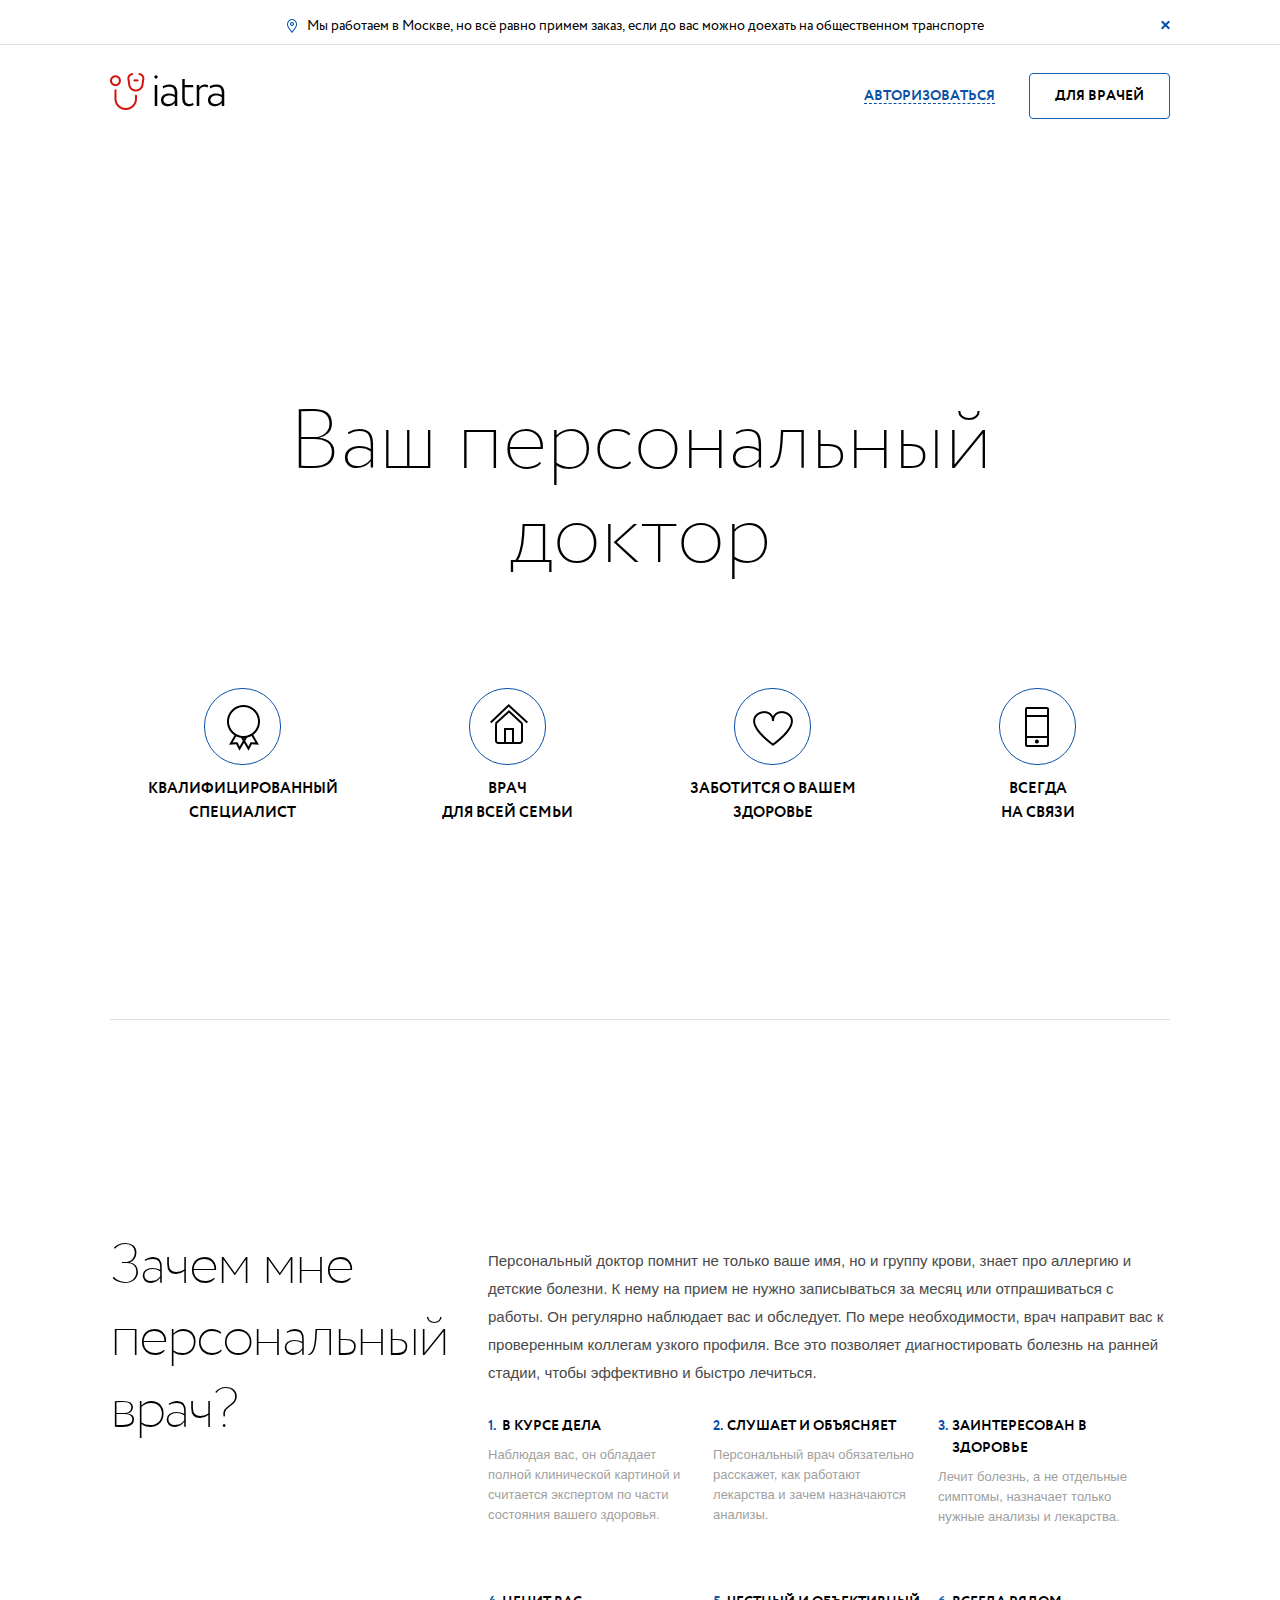
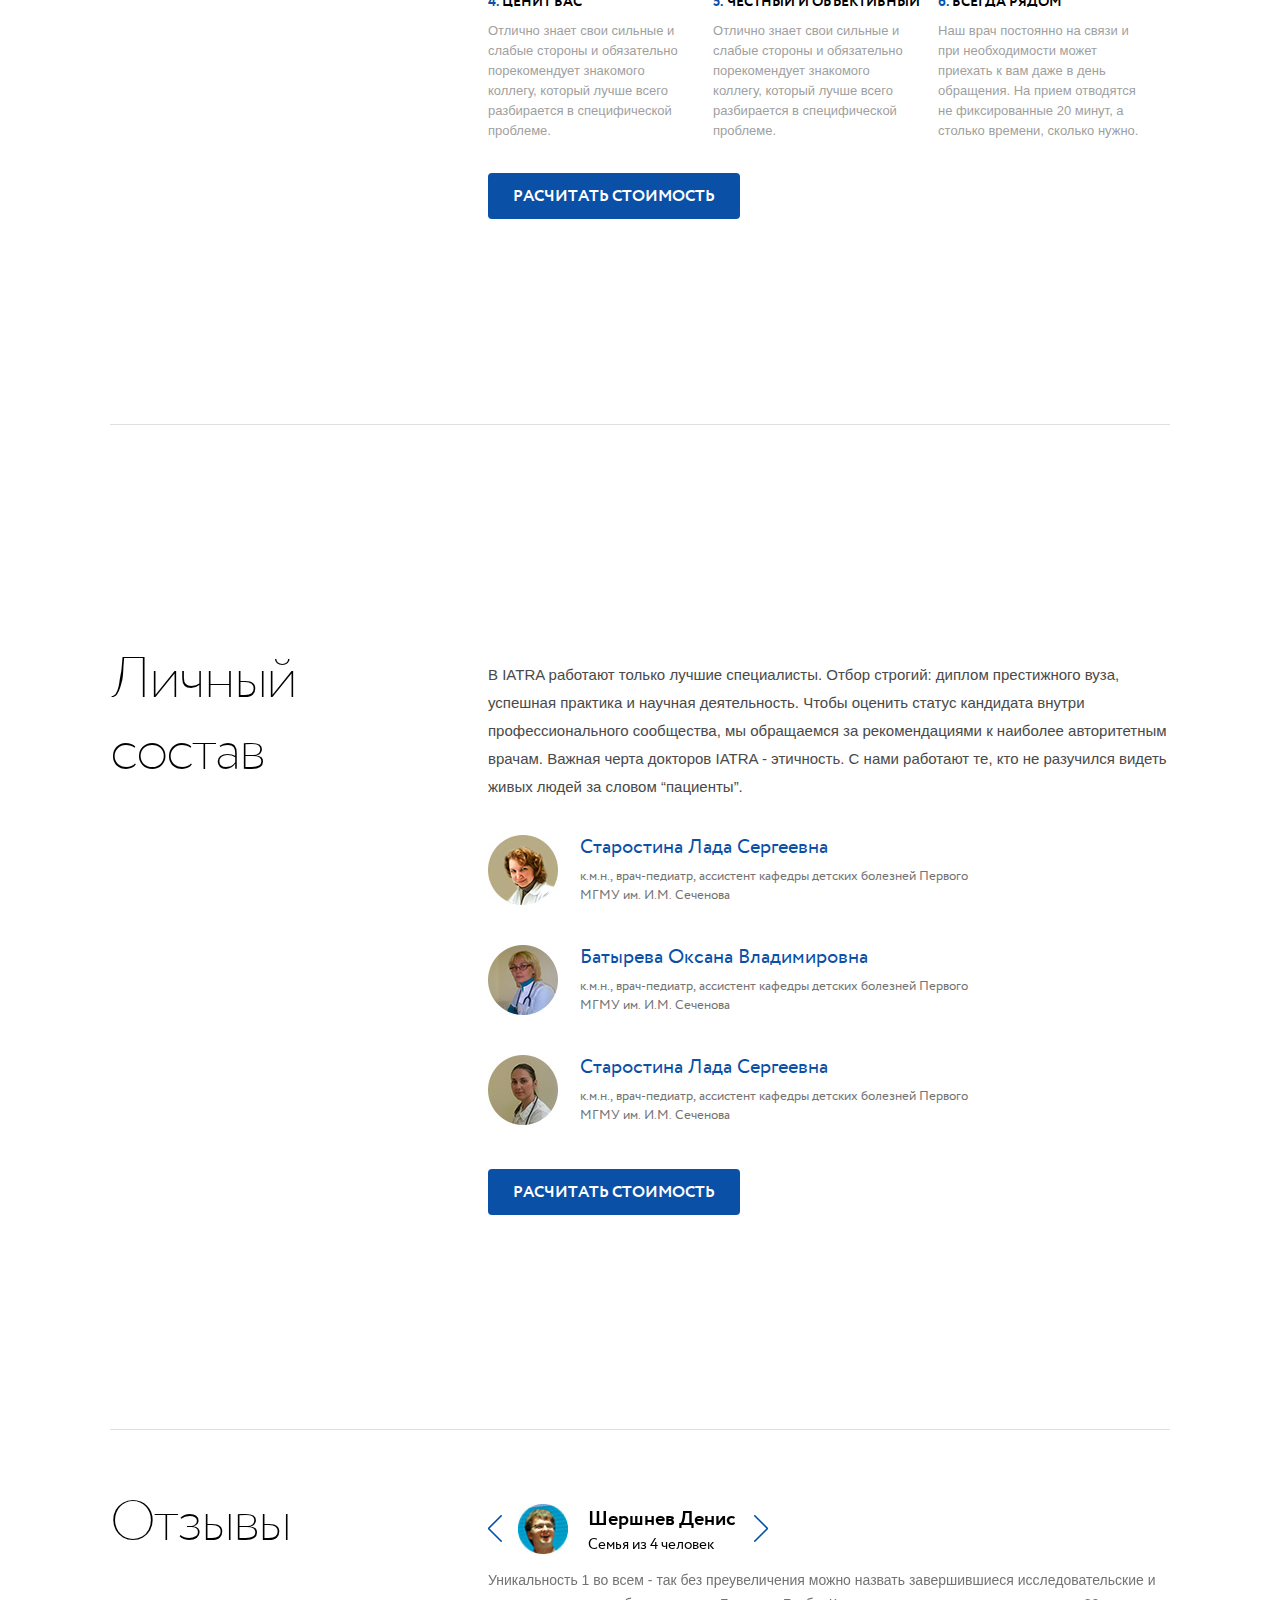
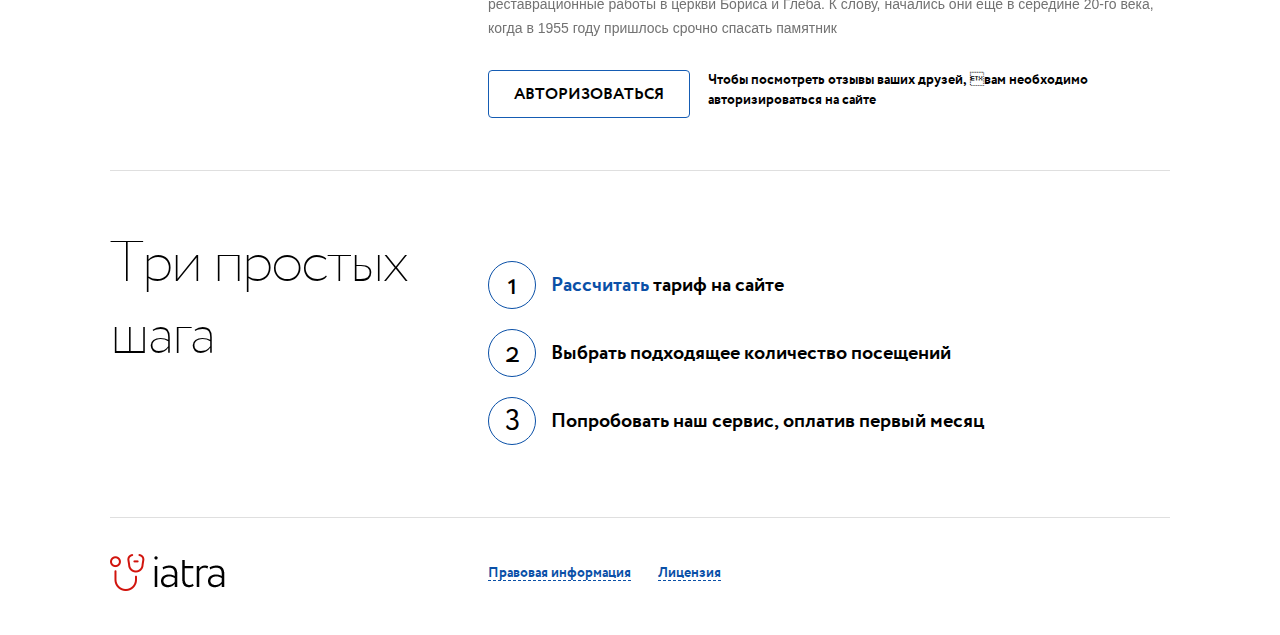
==== commit 461793b5: "ad" ====
--- a/index.html
+++ b/index.html
@@ -192,7 +192,7 @@
 								</div>
 
 								<div class="b-account_autorize clearfix">
-									<div class="b-account_autorize-btn btn type_1">Авторизоваться</div>
+									<a href="ajax/login_popup.html" class="b-account_autorize-btn js-autorize_lnk btn type_1">Авторизоваться</a>
 									<p class="b-account_autorize-text">Чтобы посмотреть отзывы ваших друзей, вам необходимо авторизироваться на сайте</p>
 								</div>
 							</div>
@@ -231,8 +231,8 @@
 					<a href="#0" class="l-footer_logo"></a>
 					
 					<div class="b-fotter_autorize">
-						<a href="#0" class="l-fotter_autorize_lnk">Правовая информация</a>
-						<a href="#0" class="l-fotter_autorize_lnk">Лицензия</a>
+						<a href="ajax/ajax-example_popup.html" class="l-fotter_autorize_lnk js-autorize_lnk">Правовая информация</a>
+						<a href="ajax/ajax-example_popup.html" class="l-fotter_autorize_lnk js-autorize_lnk">Лицензия</a>
 					</div>
 				</div>
 			</div>
@@ -246,12 +246,16 @@
 			var block = $('.full-screen'),
 				childBlock = $('.full-screen_wrap', block);
 
-				$(window).on('load resize', function(){
+				$(window).on('load resize', heightChange);
+
+				function heightChange(){
 					var wH = $(window).height();
 
 					block.height(wH);
 					childBlock.height(wH)
-				})
+				}
+
+				heightChange();
 		}
 		fullScreenH();
 	</script>
--- a/css/style.css
+++ b/css/style.css
@@ -61,16 +61,9 @@
 	text-decoration: none;
 	color: #0a50a7;
 }
+
 .page-main{
 	padding-bottom: 118px;
-}
-.page-main.popup_open{
-	position: fixed;
-	/* background-color: rgba(0,0,0,0.5); */
-	top: 0;
-	left: 0;
-	right: 0;
-	bottom: 0;
 }
 .page-main.popup_open .b-footer{
 	position: static;
@@ -98,6 +91,22 @@
 	width: 1060px;
 	margin: auto;
 	position: relative;
+}
+
+.full-screen{
+	display: table;
+	table-layout: fixed;
+	width: 100%;
+}
+.full-screen_wrap{
+	display: table-cell;
+	vertical-align: middle;
+	width: 100%;
+	height: 100%;
+}
+.full-screen_mt{
+	position: relative;
+	margin-top: -120px;
 }
 
 .wrapper form {
@@ -464,7 +473,7 @@
 .b-header{
 	padding-top: 16px;
 	position: relative;
-	z-index: 0;
+	z-index: 1;
 }
 .l-header_logo {
 	width: 115px;
@@ -546,9 +555,6 @@
 	font: normal 84px/94px 'Circe-ExtraLight', sans-serif;
 	margin-bottom: 106px;
 	margin-top: 80px;
-}
-.b-mainpromo_select{
-	margin-bottom: 72px;
 }
 .b-mainpromo_col{
 	width: 25%;
@@ -991,8 +997,8 @@
 	margin-bottom: 24px;
 	box-sizing: border-box;
 }
-.b-price_app-form button.btn{
-	margin-left: 10px;
+.b-price_app-form .l-fieldrow input.mb0{
+	margin-bottom: 0;
 }
 .b-price_app-form input.inp_s1{
 	width: 232px;
@@ -1001,6 +1007,12 @@
 .b-price_app-form input.inp_s2{
 	width: 109px;
 	height: 45px;
+}
+.b-price_app-form label{
+	display: block;
+}
+.b-price_app-form .l-inp_lnk{
+	font: 16px 'Circe-Regular', sans-serif;
 }
 .b-price_app-form .b-quest{
 	display: inline-block;
@@ -1018,7 +1030,6 @@
 	border-radius: 14px;
 }
 .b-price_app-form .l-info_txt{
-	margin-left: 10px;
 	font: 14px/22px 'Circe-Bold', sans-serif;
 	margin-bottom: 6px;
 }
@@ -1051,7 +1062,6 @@
 	background-color: #fff;
 	position: absolute;
 	right: 0;
-	height: auto;
 	box-sizing: border-box;
 	-webkit-transition: height 2s;
 	transition: height 2s;
@@ -1069,7 +1079,17 @@
 	cursor: pointer;
 	margin-top: 6px;
 }
-
+.l-popup_title{
+	font: 27px/ 30px 'Circe-Light', sans-serif;
+	color: #000;
+	float: left;
+	width: 390px;
+}
+.b-popup_content p{
+	font: 14px/24px Arial, sans-serif;
+	color: #737373;
+	margin-bottom: 10px;
+}
 .l-swiper_text{
 	cursor: pointer;
 	font: 27px/ 30px 'Circe-Light', sans-serif;
@@ -1111,10 +1131,11 @@
 	transition: left .25s;
 }
 .b-login_popup-row{
-	padding: 50px;
+	padding: 50px 40px;
 	border-top: 1px solid #dfdfdf;
 }
-.b-login_popup-row:first-child{
+.b-login_popup-row:first-child,
+.b-login_popup-row.no-brd{
 	border-top: 1px solid transparent;	
 }
 .b-login_popup-cls{
@@ -1122,7 +1143,48 @@
 }
 .b-login_popup form{
 	display: none;
+	width: 428px;
 }
 .b-login_popup form.active{
 	display: block;
 }
+.b-login_popup .l-fieldcell:first-child{
+	text-align: left;
+}
+.b-login_popup input.inp_s1{
+	width: 207px;
+}
+
+
+.b-login_social {
+	padding: 0px 40px;
+	border-top: 1px solid #dfdfdf;
+}
+.b-login_social-wrap{
+	padding: 40px 0 30px;
+	border-bottom: 1px solid #dfdfdf;
+	margin-bottom: 24px;
+}
+.b-login_social-text{
+	font: 18px 'Circe-Bold', sans-serif;
+	color: #737373;
+	text-align: center;
+}
+.b-login_social .btn{
+	background-image: url('../img/socials.png');
+	background-repeat: no-repeat;
+	padding: 15px 16px;
+	width: 204px;
+	text-align: right;
+	box-sizing: border-box;
+}
+.b-login_social .btn_fb{
+	background-color: #275fa4;
+	background-position: 22px 13px;
+	float: left;
+}
+.b-login_social .btn_vk{
+	background-color: #3b6395;
+	background-position: 8px -28px;
+	float: right;
+}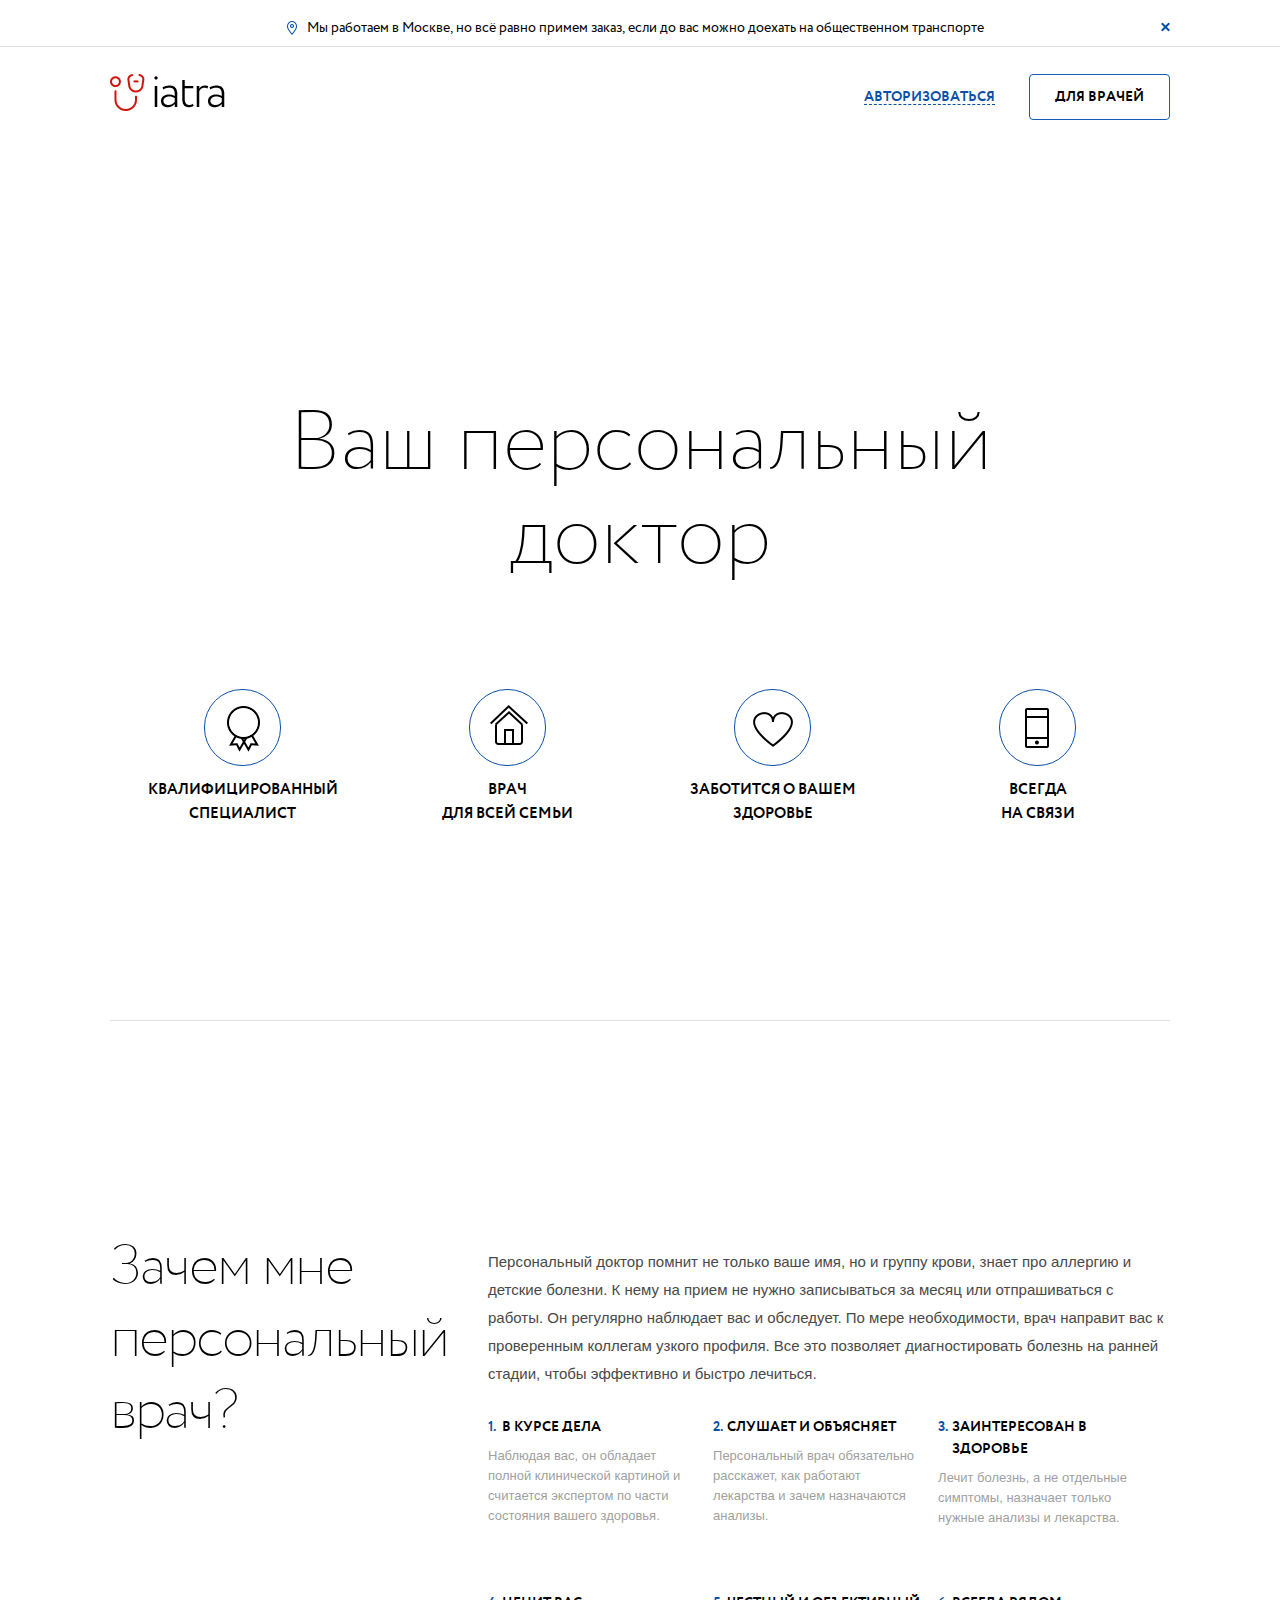
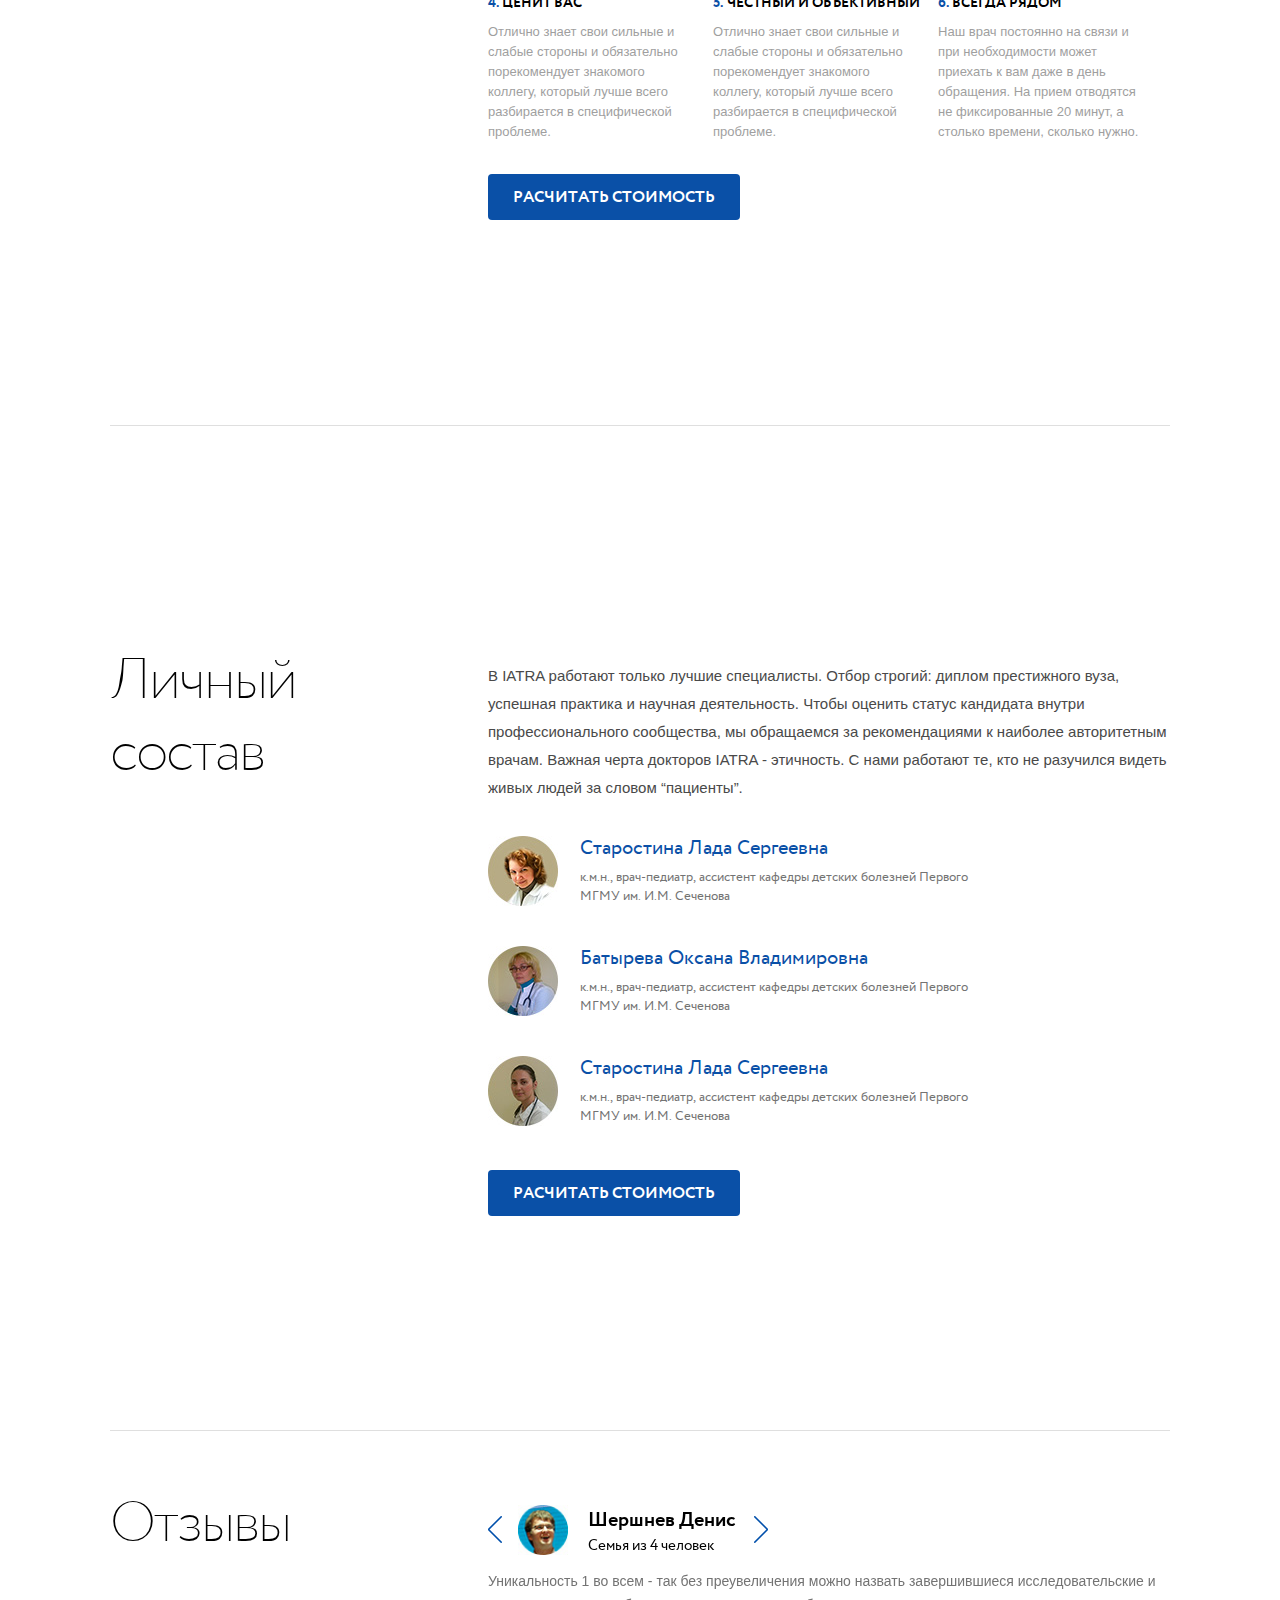
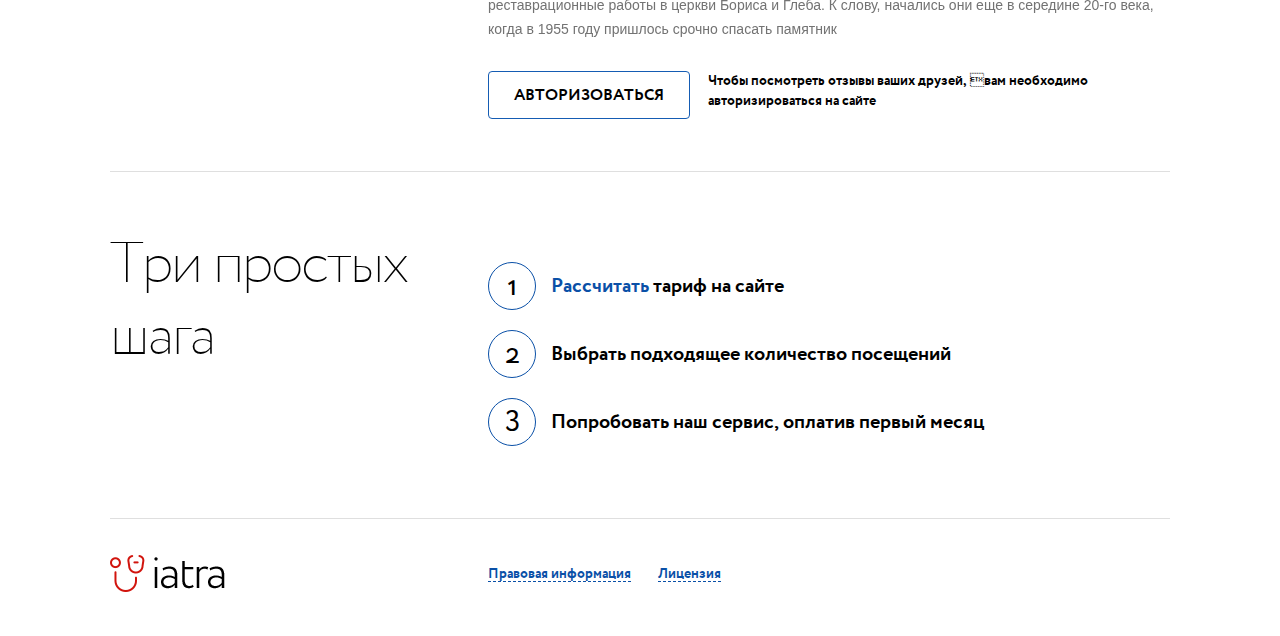
==== commit c7f10878: "ad" ====
--- a/index.html
+++ b/index.html
@@ -8,6 +8,8 @@
 	<meta charset="utf-8">
 	<meta http-equiv="X-UA-Compatible" content="IE=edge">
 	<title>Главная :: IATRA</title>
+	<meta name="viewport" content="width=device-width">
+
 	<link rel="stylesheet" href="css/normalize.css">
 	<link rel="stylesheet" href="css/style.css">
 	<script src="js/jquery.min.js"></script>
@@ -15,10 +17,10 @@
 <body>	
 	<div class="page-main">
 		<!-- begin b-header  -->
-		<header class="b-header clearfix">
-			<div class="b-header_topline js-header_topline clearfix">
+		<header class="b-header js-header_topline clearfix topline-open">
+			<div class="b-header_topline clearfix">
 				<div class="wrapper">
-					<p class="b-header_topline-text"><span class="l-txt">Мы работаем в Москве, но всё равно примем заказ, если до вас можно доехать на общественном транспорте<span class="b-header_topline-close"></span></span></p>
+					<p class="b-header_topline-text"><span class="l-txt">Мы работаем в Москве, но всё равно примем заказ, если до вас можно доехать на общественном транспорте<span class="b-header_topline-close js-header_topline-close"></span></span></p>
 				</div>
 			</div>
 			<div class="wrapper">				
@@ -117,7 +119,7 @@
 												<img src="pic/pic_01.jpg" height="70" width="70" alt="">
 											</div>
 											<div class="b-person_item-pic-wrap">
-												<h5>Старостина Лада Сергеевна</h5>
+												<a href="#0"><h5>Старостина Лада Сергеевна</h5></a>
 												<p>к.м.н., врач-педиатр, ассистент кафедры детских болезней Первого МГМУ  им. И.М. Сеченова</p>
 											</div>
 										</li>
@@ -126,7 +128,7 @@
 												<img src="pic/pic_02.jpg" height="70" width="70" alt="">
 											</div>
 											<div class="b-person_item-pic-wrap">
-												<h5>Батырева Оксана Владимировна</h5>
+												<a href="#0"><h5>Батырева Оксана Владимировна</h5></a>
 												<p>к.м.н., врач-педиатр, ассистент кафедры детских болезней Первого МГМУ  им. И.М. Сеченова</p>
 											</div>
 										</li>
@@ -135,7 +137,7 @@
 												<img src="pic/pic_03.jpg" height="70" width="70" alt="">
 											</div>
 											<div class="b-person_item-pic-wrap">
-												<h5>Старостина Лада Сергеевна</h5>
+												<a href="#0"><h5>Старостина Лада Сергеевна</h5></a>
 												<p>к.м.н., врач-педиатр, ассистент кафедры детских болезней Первого МГМУ  им. И.М. Сеченова</p>
 											</div>
 										</li>									
--- a/css/style.css
+++ b/css/style.css
@@ -53,9 +53,12 @@
 	height: 100%;
 }
 body {
-	overflow-y:scroll;
+	overflow-y: scroll;
 	min-height: 100%;
 	position: relative;
+	padding: 0;
+	margin: 0;
+	width: 100%;
 }
 a{
 	text-decoration: none;
@@ -88,9 +91,12 @@
 }
 
 .wrapper {
-	width: 1060px;
+	width: 1100px;
 	margin: auto;
 	position: relative;
+	padding: 0 20px;
+	-moz-box-sizing: border-box;
+	box-sizing: border-box;
 }
 
 .full-screen{
@@ -443,10 +449,30 @@
 }
 
 
+.b-header{
+	position: relative;
+	z-index: 1;
+	-webkit-transition: padding .5s;
+	transition: padding .5s;
+}
+.b-header.topline-open{
+	padding-top: 58px;
+}
+.b-header.topline-hide{
+	padding-top: 0;
+}
 .b-header_topline{
-	margin-bottom: 28px;
+	margin-bottom: 10px;
 	border-bottom: 1px solid #dfdfdf;
-	padding-bottom: 8px;
+	padding: 18px 0px 8px;
+	position: absolute;
+	width: 100%;
+	top: 0;
+	-webkit-transition: top .5s;
+	transition: top .5s;
+}
+.topline-hide .b-header_topline{
+	top: -58px;
 }
 .b-header_topline-text{
 	font: 14px 'Circe-Regular', sans-serif;
@@ -470,10 +496,9 @@
 	margin-top: 4px;
 	cursor: pointer;
 }
-.b-header{
+
+.b-header .b-header_nav{
 	padding-top: 16px;
-	position: relative;
-	z-index: 1;
 }
 .l-header_logo {
 	width: 115px;
@@ -687,9 +712,20 @@
 	margin-left: 30px;
 	margin-bottom: 12px;
 	min-height: 50px;
+
 }
 .b-slide-person_pic{
 	float: left;
+	opacity: 0;
+	-webkit-transform: scale(.5) translateX(-100px);
+	transform: scale(.5) translateX(-100px);
+	-webkit-transition: transform .5s, opacity .5s;
+	transition: transform .5s, opacity .5s;
+}
+.slick-active .b-slide-person_pic{
+	opacity: 1;
+	-webkit-transform: scale(1) translateX(0px);
+	transform: scale(1) translateX(0px);
 }
 .b-slide-person_cont{
 	margin-left: 70px;
@@ -703,6 +739,12 @@
 .b-slide-person_text{
 	font: 14px/24px Arial, sans-serif;
 	color: #737373;
+	opacity: 0;
+	-webkit-transition: opacity .75s;
+	transition: opacity .75s;
+}
+.slick-active .b-slide-person_text{
+	opacity: 1;
 }
 .b-mainpromo_slider .slick-prev,
 .b-mainpromo_slider .slick-next{
@@ -881,8 +923,7 @@
 	float: right;
 	margin-bottom: 22px;
 }
-.b-make_app-dropdown{
-	padding: 29px 0;
+.b-make_app-dropdown{	
 	position: relative;
 	cursor: pointer;
 	box-sizing: border-box;
@@ -901,6 +942,7 @@
 }
 .b-make_app-dropdown .b-mainpromo_descr-list{
 	margin: 0;
+	padding: 29px 0;
 }
 .b-make_app-dropdown .b-mainpromo_descr-item{
 	display: none;
@@ -982,6 +1024,7 @@
 	width: 50%;
 	text-align: left;
 	min-height: 1px;
+	line-height: 1;
 	box-sizing: border-box;
 }
 .b-price_app-form .l-fieldcell:first-child{
@@ -1013,6 +1056,8 @@
 }
 .b-price_app-form .l-inp_lnk{
 	font: 16px 'Circe-Regular', sans-serif;
+	margin: 10px 0 30px;
+	display: inline-block;
 }
 .b-price_app-form .b-quest{
 	display: inline-block;
@@ -1031,7 +1076,7 @@
 }
 .b-price_app-form .l-info_txt{
 	font: 14px/22px 'Circe-Bold', sans-serif;
-	margin-bottom: 6px;
+	margin: 14px 0px 24px;
 }
 .b-price_app-form .l-info_txt a{
 	text-decoration: none;
@@ -1138,6 +1183,9 @@
 .b-login_popup-row.no-brd{
 	border-top: 1px solid transparent;	
 }
+.b-login_popup-row.no-brd{
+	padding-top: 26px;
+}
 .b-login_popup-cls{
 	font: 18px 'Circle-Regulat', sans-serif;
 }
@@ -1163,7 +1211,7 @@
 .b-login_social-wrap{
 	padding: 40px 0 30px;
 	border-bottom: 1px solid #dfdfdf;
-	margin-bottom: 24px;
+	margin-bottom: 16px;
 }
 .b-login_social-text{
 	font: 18px 'Circe-Bold', sans-serif;
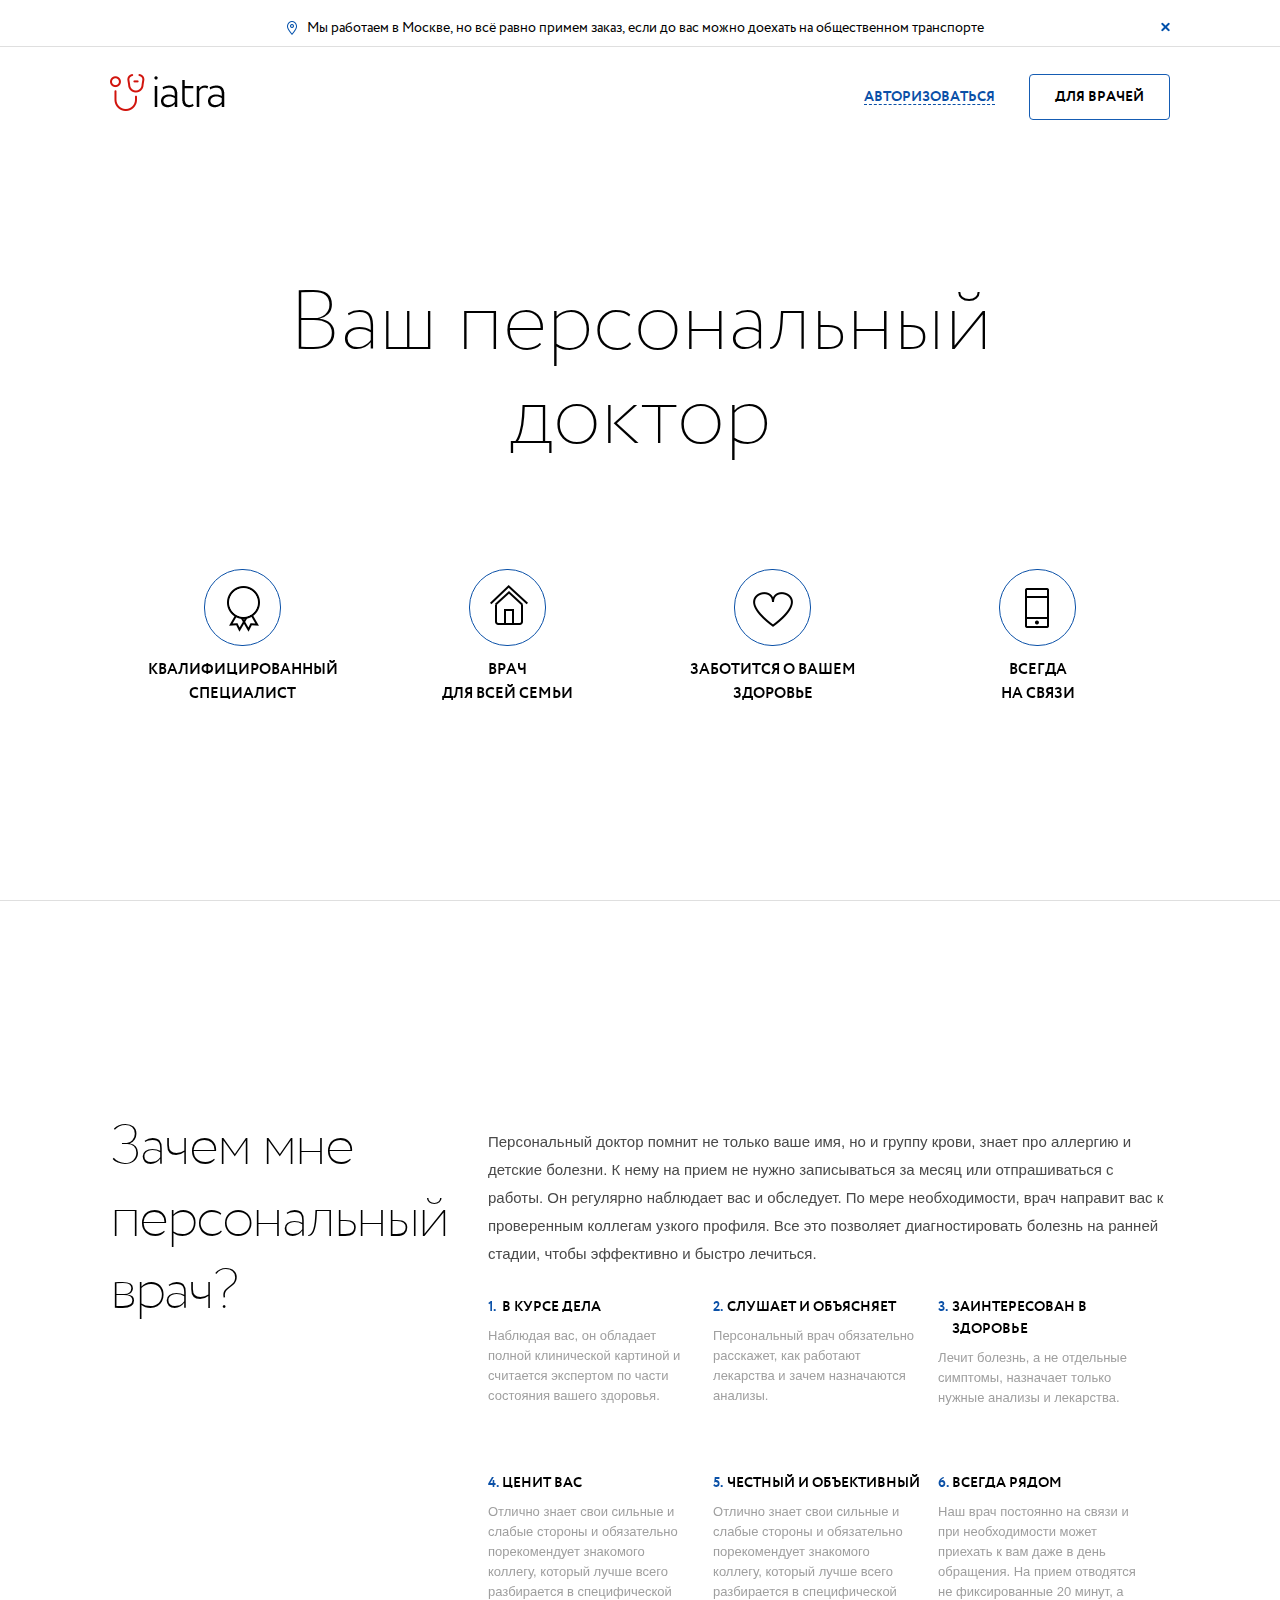
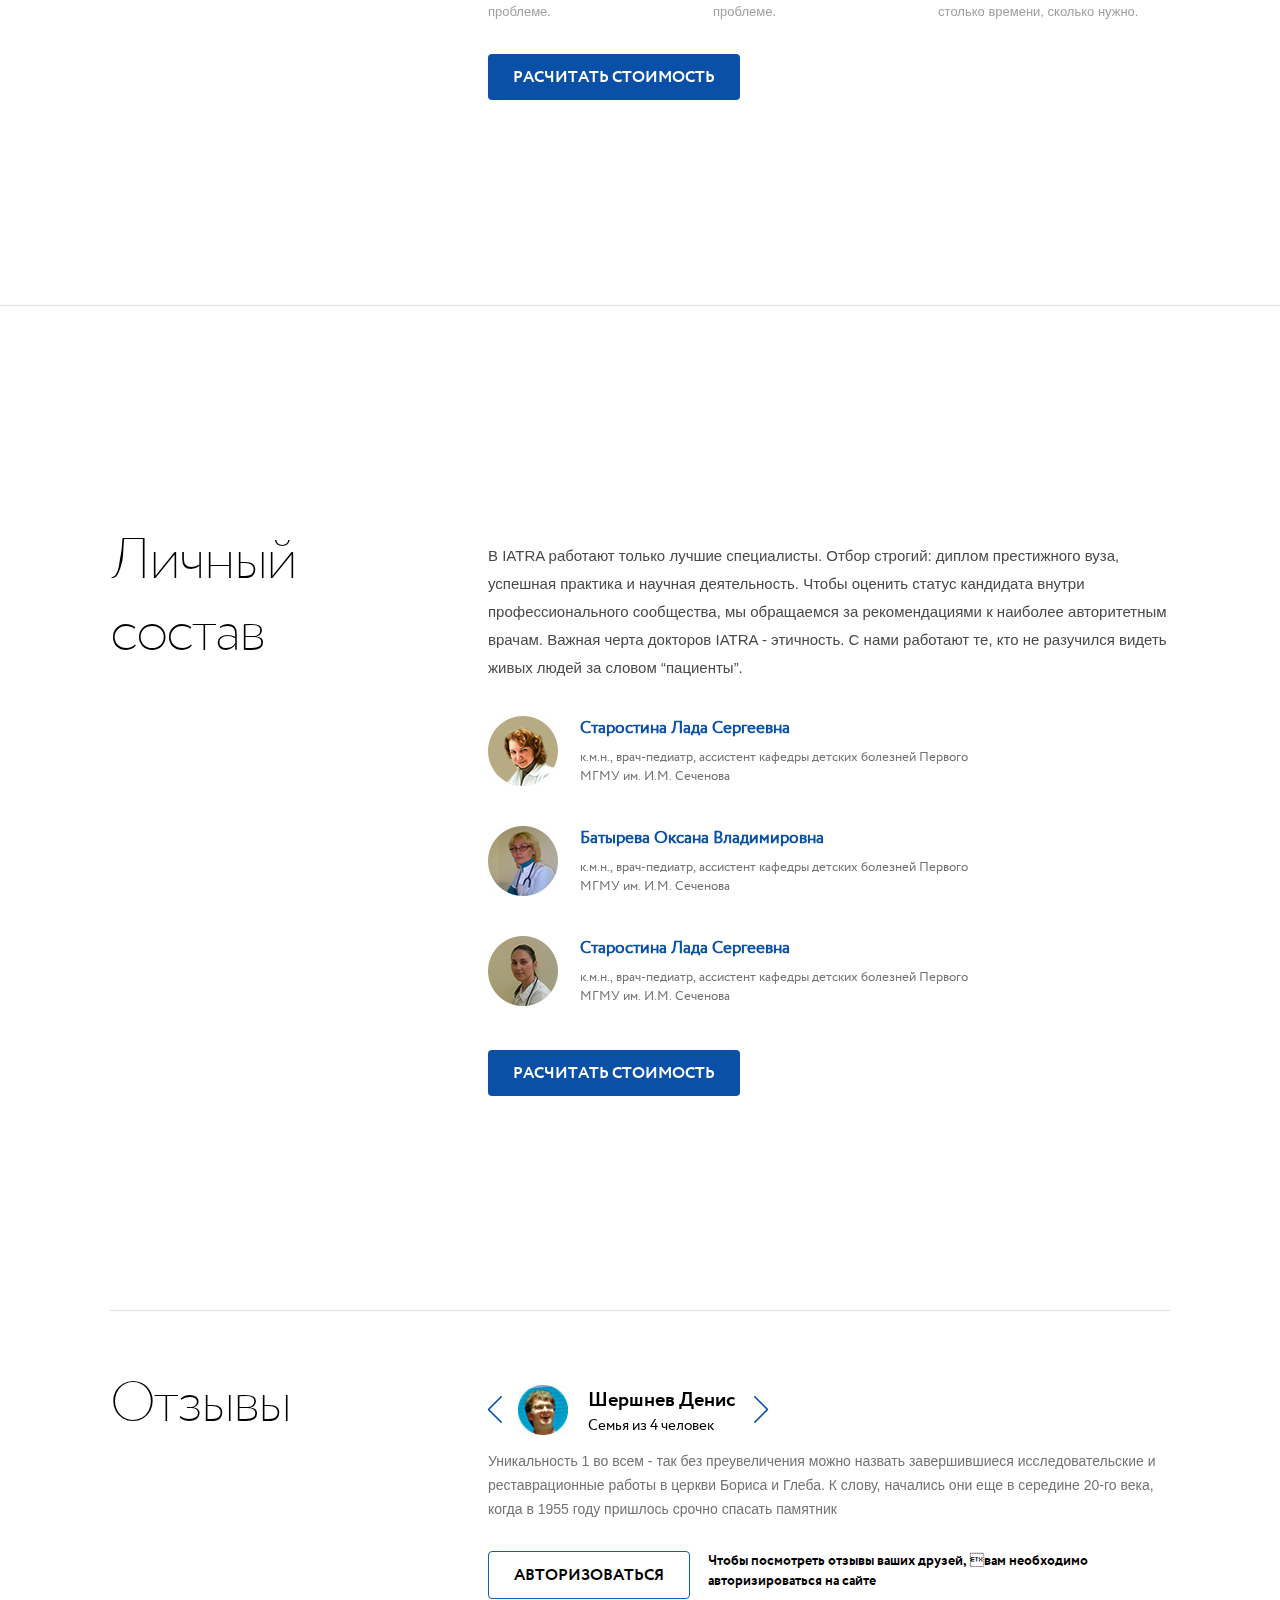
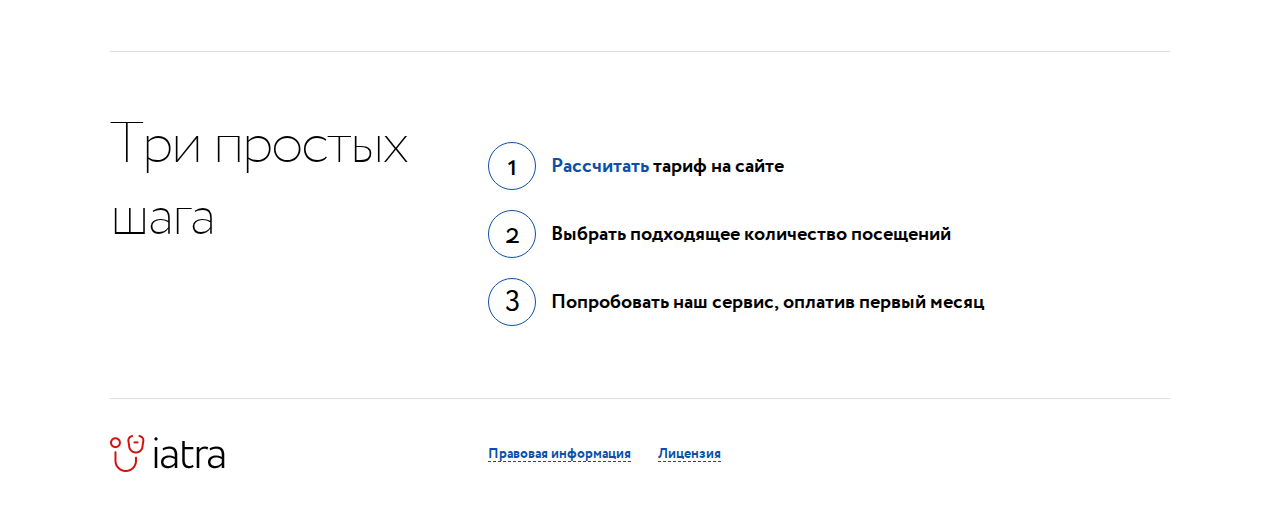
==== commit afa37f43: "ad" ====
--- a/index.html
+++ b/index.html
@@ -12,12 +12,13 @@
 
 	<link rel="stylesheet" href="css/normalize.css">
 	<link rel="stylesheet" href="css/style.css">
+	<link rel="stylesheet" href="css/jquery.fullPage.css">
 	<script src="js/jquery.min.js"></script>
 </head>
 <body>	
 	<div class="page-main">
 		<!-- begin b-header  -->
-		<header class="b-header js-header_topline clearfix topline-open">
+		<header class="b-header js-header_topline clearfix topline-open" id="header">
 			<div class="b-header_topline clearfix">
 				<div class="wrapper">
 					<p class="b-header_topline-text"><span class="l-txt">Мы работаем в Москве, но всё равно примем заказ, если до вас можно доехать на общественном транспорте<span class="b-header_topline-close js-header_topline-close"></span></span></p>
@@ -25,7 +26,7 @@
 			</div>
 			<div class="wrapper">				
 				<div class="b-header_nav clearfix">
-					<a href="#0" class="l-header_logo"></a>
+					<a href="links.html" class="l-header_logo"></a>
 					
 					<div class="b-autorize">
 						<a href="ajax/login_popup.html" class="l-autorize_lnk js-autorize_lnk">Авторизоваться</a>
@@ -36,167 +37,165 @@
 		</header>
 		<!-- end b-header -->
 
+		<div id="fullpage">
+			<div class="section b-mainpromo_select clearfix">
+				<div class="wrapper">
+					<h1 class="b-mainpromo_title">Ваш персональный<br/> доктор</h1>
+					<div class="b-mainpromo_col">
+						<span class="l-mainpromo_cols_ico type_1"></span>
+						<p class="l-mainpromo_cols_text">Квалифицированный специалист</p>
+					</div>
+					<div class="b-mainpromo_col">
+						<span class="l-mainpromo_cols_ico type_2"></span>
+						<p class="l-mainpromo_cols_text">врач<br/> для всей семьи</p>
+					</div>
+					<div class="b-mainpromo_col">
+						<span class="l-mainpromo_cols_ico type_3"></span>
+						<p class="l-mainpromo_cols_text">Заботится о вашем<br/> здоровье</p>
+					</div>
+					<div class="b-mainpromo_col">
+						<span class="l-mainpromo_cols_ico type_4"></span>
+						<p class="l-mainpromo_cols_text">Всегда<br/>  на связи</p>
+					</div>
+				</div>
+			</div>
+			
+			<div class="section b-mainpromo_descr_row clearfix">
+				<div class="wrapper">
+					<div class="b-mainpromo_descr_fl">
+						<h3 class="b-mainpromo_descr_fl-title">Зачем мне персональный врач?</h3>
+					</div>
+					<div class="b-mainpromo_descr_fr">
+						<p class="b-mainpromo_descr_fr-text">Персональный доктор помнит не только ваше имя, но и группу крови, знает про аллергию и детские болезни. К нему на прием не нужно записываться за месяц или отпрашиваться с работы. Он регулярно наблюдает вас и обследует. По мере необходимости, врач направит вас к проверенным коллегам узкого профиля. Все это позволяет диагностировать болезнь на ранней стадии, чтобы эффективно и быстро лечиться.</p>
+					
+						<ol class="b-mainpromo_descr_cols-order-list height-adjustment clearfix">
+							<li class="b-mainpromo_descr_cols-order-item">
+								<h5>в курсе дела</h5>
+								<p>Наблюдая вас, он обладает полной клинической картиной и считается экспертом по части  состояния вашего здоровья. </p>
+							</li>
+							<li class="b-mainpromo_descr_cols-order-item">
+								<h5>слушает и объясняет</h5>
+								<p>Персональный врач обязательно расскажет, как работают лекарства и зачем назначаются анализы.</p>
+							</li>
+							<li class="b-mainpromo_descr_cols-order-item">
+								<h5>Заинтересован  в здоровье</h5>
+								<p>Лечит болезнь, а не отдельные  симптомы, назначает только  нужные анализы и лекарства.</p>
+							</li>
+							<li class="b-mainpromo_descr_cols-order-item">
+								<h5>Ценит вас</h5>
+								<p>Отлично знает свои сильные и слабые стороны и обязательно порекомендует знакомого коллегу, который лучше всего разбирается в специфической проблеме.</p>
+							</li>
+							<li class="b-mainpromo_descr_cols-order-item">
+								<h5>Честный и объективный</h5>
+								<p>Отлично знает свои сильные и слабые стороны и обязательно порекомендует знакомого коллегу, который лучше всего разбирается в специфической проблеме.</p>
+							</li>
+							<li class="b-mainpromo_descr_cols-order-item">
+								<h5>Всегда рядом</h5>
+								<p>Наш врач постоянно на связи и при необходимости может приехать к вам даже в день обращения. На прием отводятся не фиксированные 20 минут, а столько времени, сколько нужно.</p>
+							</li>
+						</ol>
+					
+						<a href="http://iatra.ru/new9/" class="btn type_2">Расчитать стоимость</a>
+					</div>
+				</div>
+			</div>
+			
+			<div class="section b-mainpromo_descr_row clearfix">
+				<div class="wrapper">
+					<div class="b-mainpromo_descr_fl">
+						<h3 class="b-mainpromo_descr_fl-title">Личный состав</h3>
+					</div>
+					<div class="b-mainpromo_descr_fr">
+						<p class="b-mainpromo_descr_fr-text">В IATRA работают только лучшие специалисты. Отбор строгий: диплом престижного вуза, успешная практика и научная деятельность. Чтобы оценить статус кандидата внутри профессионального сообщества, мы обращаемся за рекомендациями к наиболее авторитетным врачам. Важная черта докторов IATRA - этичность. С нами работают те, кто не разучился видеть живых людей за словом “пациенты”.</p>
+					
+						<ul class="b-mainpromo_descr-list">
+							<li class="b-mainpromo_descr-item">
+								<div class="b-person_item-pic">
+									<img src="pic/pic_01.jpg" height="70" width="70" alt="">
+								</div>
+								<div class="b-person_item-pic-wrap">
+									<a href="#0"><h5>Старостина Лада Сергеевна</h5></a>
+									<p>к.м.н., врач-педиатр, ассистент кафедры детских болезней Первого МГМУ  им. И.М. Сеченова</p>
+								</div>
+							</li>
+							<li class="b-mainpromo_descr-item">
+								<div class="b-person_item-pic">
+									<img src="pic/pic_02.jpg" height="70" width="70" alt="">
+								</div>
+								<div class="b-person_item-pic-wrap">
+									<a href="#0"><h5>Батырева Оксана Владимировна</h5></a>
+									<p>к.м.н., врач-педиатр, ассистент кафедры детских болезней Первого МГМУ  им. И.М. Сеченова</p>
+								</div>
+							</li>
+							<li class="b-mainpromo_descr-item">
+								<div class="b-person_item-pic">
+									<img src="pic/pic_03.jpg" height="70" width="70" alt="">
+								</div>
+								<div class="b-person_item-pic-wrap">
+									<a href="#0"><h5>Старостина Лада Сергеевна</h5></a>
+									<p>к.м.н., врач-педиатр, ассистент кафедры детских болезней Первого МГМУ  им. И.М. Сеченова</p>
+								</div>
+							</li>									
+						</ul>
+					
+						<a href="http://iatra.ru/new9/" class="btn type_2">Расчитать стоимость</a>
+					</div>
+				</div>
+			</div>
+		</div>
+
 		<main id="main" role="main">
 			<div class="b-mainpromo">
-				<div class="wrapper">
-					<!-- begin b-mainpromo_select -->
-					<div class="full-screen full-screen_mt b-mainpromo_select clearfix">
-						<div class="full-screen_wrap">
-							<h1 class="b-mainpromo_title">Ваш персональный<br/> доктор</h1>
-							<div class="b-mainpromo_col">
-								<span class="l-mainpromo_cols_ico type_1"></span>
-								<p class="l-mainpromo_cols_text">Квалифицированный специалист</p>
-							</div>
-							<div class="b-mainpromo_col">
-								<span class="l-mainpromo_cols_ico type_2"></span>
-								<p class="l-mainpromo_cols_text">врач<br/> для всей семьи</p>
-							</div>
-							<div class="b-mainpromo_col">
-								<span class="l-mainpromo_cols_ico type_3"></span>
-								<p class="l-mainpromo_cols_text">Заботится о вашем<br/> здоровье</p>
-							</div>
-							<div class="b-mainpromo_col">
-								<span class="l-mainpromo_cols_ico type_4"></span>
-								<p class="l-mainpromo_cols_text">Всегда<br/>  на связи</p>
-							</div>
+				<div class="wrapper">					
+
+					<div class="b-mainpromo_descr_row clearfix">
+						<div class="b-mainpromo_descr_fl">
+							<h3 class="b-mainpromo_descr_fl-title">Отзывы</h3>
 						</div>
-					</div>
-					<!-- end b-mainpromo_select -->
-
-					<!-- begin b-mainpromo_quest  -->
-					<div class="b-mainpromo_descr">
-						<div class="full-screen b-mainpromo_descr_row clearfix">
-							<div class="full-screen_wrap">
-								<div class="b-mainpromo_descr_fl">
-									<h3 class="b-mainpromo_descr_fl-title">Зачем мне персональный врач?</h3>
-								</div>
-								<div class="b-mainpromo_descr_fr">
-									<p class="b-mainpromo_descr_fr-text">Персональный доктор помнит не только ваше имя, но и группу крови, знает про аллергию и детские болезни. К нему на прием не нужно записываться за месяц или отпрашиваться с работы. Он регулярно наблюдает вас и обследует. По мере необходимости, врач направит вас к проверенным коллегам узкого профиля. Все это позволяет диагностировать болезнь на ранней стадии, чтобы эффективно и быстро лечиться.</p>
-								
-									<ol class="b-mainpromo_descr_cols-order-list height-adjustment clearfix">
-										<li class="b-mainpromo_descr_cols-order-item">
-											<h5>в курсе дела</h5>
-											<p>Наблюдая вас, он обладает полной клинической картиной и считается экспертом по части  состояния вашего здоровья. </p>
-										</li>
-										<li class="b-mainpromo_descr_cols-order-item">
-											<h5>слушает и объясняет</h5>
-											<p>Персональный врач обязательно расскажет, как работают лекарства и зачем назначаются анализы.</p>
-										</li>
-										<li class="b-mainpromo_descr_cols-order-item">
-											<h5>Заинтересован  в здоровье</h5>
-											<p>Лечит болезнь, а не отдельные  симптомы, назначает только  нужные анализы и лекарства.</p>
-										</li>
-										<li class="b-mainpromo_descr_cols-order-item">
-											<h5>Ценит вас</h5>
-											<p>Отлично знает свои сильные и слабые стороны и обязательно порекомендует знакомого коллегу, который лучше всего разбирается в специфической проблеме.</p>
-										</li>
-										<li class="b-mainpromo_descr_cols-order-item">
-											<h5>Честный и объективный</h5>
-											<p>Отлично знает свои сильные и слабые стороны и обязательно порекомендует знакомого коллегу, который лучше всего разбирается в специфической проблеме.</p>
-										</li>
-										<li class="b-mainpromo_descr_cols-order-item">
-											<h5>Всегда рядом</h5>
-											<p>Наш врач постоянно на связи и при необходимости может приехать к вам даже в день обращения. На прием отводятся не фиксированные 20 минут, а столько времени, сколько нужно.</p>
-										</li>
-									</ol>
-								
-									<a href="http://iatra.ru/new9/" class="btn type_2">Расчитать стоимость</a>
-								</div>
-							</div>
-						</div>
-
-						<div class="full-screen b-mainpromo_descr_row clearfix">
-							<div class="full-screen_wrap">
-								<div class="b-mainpromo_descr_fl">
-									<h3 class="b-mainpromo_descr_fl-title">Личный состав</h3>
-								</div>
-								<div class="b-mainpromo_descr_fr">
-									<p class="b-mainpromo_descr_fr-text">В IATRA работают только лучшие специалисты. Отбор строгий: диплом престижного вуза, успешная практика и научная деятельность. Чтобы оценить статус кандидата внутри профессионального сообщества, мы обращаемся за рекомендациями к наиболее авторитетным врачам. Важная черта докторов IATRA - этичность. С нами работают те, кто не разучился видеть живых людей за словом “пациенты”.</p>
-								
-									<ul class="b-mainpromo_descr-list">
-										<li class="b-mainpromo_descr-item">
-											<div class="b-person_item-pic">
-												<img src="pic/pic_01.jpg" height="70" width="70" alt="">
-											</div>
-											<div class="b-person_item-pic-wrap">
-												<a href="#0"><h5>Старостина Лада Сергеевна</h5></a>
-												<p>к.м.н., врач-педиатр, ассистент кафедры детских болезней Первого МГМУ  им. И.М. Сеченова</p>
-											</div>
-										</li>
-										<li class="b-mainpromo_descr-item">
-											<div class="b-person_item-pic">
-												<img src="pic/pic_02.jpg" height="70" width="70" alt="">
-											</div>
-											<div class="b-person_item-pic-wrap">
-												<a href="#0"><h5>Батырева Оксана Владимировна</h5></a>
-												<p>к.м.н., врач-педиатр, ассистент кафедры детских болезней Первого МГМУ  им. И.М. Сеченова</p>
-											</div>
-										</li>
-										<li class="b-mainpromo_descr-item">
-											<div class="b-person_item-pic">
-												<img src="pic/pic_03.jpg" height="70" width="70" alt="">
-											</div>
-											<div class="b-person_item-pic-wrap">
-												<a href="#0"><h5>Старостина Лада Сергеевна</h5></a>
-												<p>к.м.н., врач-педиатр, ассистент кафедры детских болезней Первого МГМУ  им. И.М. Сеченова</p>
-											</div>
-										</li>									
-									</ul>
-								
-									<a href="http://iatra.ru/new9/" class="btn type_2">Расчитать стоимость</a>
-								</div>
-							</div>
-						</div>
-
-						<div class="b-mainpromo_descr_row clearfix">
-							<div class="b-mainpromo_descr_fl">
-								<h3 class="b-mainpromo_descr_fl-title">Отзывы</h3>
-							</div>
-
-							<div class="b-mainpromo_descr_fr">
-								<div class="b-mainpromo_slider js-mainpromo_slider">
-									<div class="b-mainpromo_slide">
-										<div class="b-slide-person">
-											<div class="b-slide-person_pic">
-												<img src="pic/pic_04.jpg" height="50" width="50" alt="">
-											</div>
-											<div class="b-slide-person_cont">
-												<h5 class="b-slide-person_name">Шершнев Денис</h5>
-												<p class="b-slide-person_num">Семья из 4 человек</p>
-											</div>
-										</div>
-										<p class="b-slide-person_text">Уникальность 1 во всем - так без преувеличения можно назвать завершившиеся исследовательские и реставрационные работы в церкви Бориса и Глеба. К слову, начались они еще в середине 20-го века, когда в 1955 году пришлось срочно спасать памятник</p>
+
+						<div class="b-mainpromo_descr_fr">
+							<div class="b-mainpromo_slider js-mainpromo_slider">
+								<div class="b-mainpromo_slide">
+									<div class="b-slide-person">
+										<div class="b-slide-person_pic">
+											<img src="pic/pic_04.jpg" height="50" width="50" alt="">
+										</div>
+										<div class="b-slide-person_cont">
+											<h5 class="b-slide-person_name">Шершнев Денис</h5>
+											<p class="b-slide-person_num">Семья из 4 человек</p>
+										</div>
 									</div>
-									<div class="b-mainpromo_slide">
-										<div class="b-slide-person">
-											<div class="b-slide-person_pic">
-												<img src="pic/pic_03.jpg" height="50" width="50" alt="">
-											</div>
-											<div class="b-slide-person_cont">
-												<h5 class="b-slide-person_name">Шершнев Борис</h5>
-												<p class="b-slide-person_num">Семья из 5 человек</p>
-											</div>
-										</div>
-										<p class="b-slide-person_text">Уникальность 2 во всем - так без преувеличения можно назвать завершившиеся исследовательские и реставра и Глеба. К слову, начались они еще в середине 20-го века, когда в 1955 году пришлось срочно спасать памятник</p>
+									<p class="b-slide-person_text">Уникальность 1 во всем - так без преувеличения можно назвать завершившиеся исследовательские и реставрационные работы в церкви Бориса и Глеба. К слову, начались они еще в середине 20-го века, когда в 1955 году пришлось срочно спасать памятник</p>
+								</div>
+								<div class="b-mainpromo_slide">
+									<div class="b-slide-person">
+										<div class="b-slide-person_pic">
+											<img src="pic/pic_03.jpg" height="50" width="50" alt="">
+										</div>
+										<div class="b-slide-person_cont">
+											<h5 class="b-slide-person_name">Шершнев Борис</h5>
+											<p class="b-slide-person_num">Семья из 5 человек</p>
+										</div>
 									</div>
-									<div class="b-mainpromo_slide">
-										<div class="b-slide-person">
-											<div class="b-slide-person_pic">
-												<img src="pic/pic_02.jpg" height="50" width="50" alt="">
-											</div>
-											<div class="b-slide-person_cont">
-												<h5 class="b-slide-person_name">Шершнев Вася</h5>
-												<p class="b-slide-person_num">Семья из 6 человек</p>
-											</div>
-										</div>
-										<p class="b-slide-person_text">К слову, начались они еще в середине 20-го века, когда в 1955 году пришлось срочно спасать памятник</p>
+									<p class="b-slide-person_text">Уникальность 2 во всем - так без преувеличения можно назвать завершившиеся исследовательские и реставра и Глеба. К слову, начались они еще в середине 20-го века, когда в 1955 году пришлось срочно спасать памятник</p>
+								</div>
+								<div class="b-mainpromo_slide">
+									<div class="b-slide-person">
+										<div class="b-slide-person_pic">
+											<img src="pic/pic_02.jpg" height="50" width="50" alt="">
+										</div>
+										<div class="b-slide-person_cont">
+											<h5 class="b-slide-person_name">Шершнев Вася</h5>
+											<p class="b-slide-person_num">Семья из 6 человек</p>
+										</div>
 									</div>
-								</div>
-
-								<div class="b-account_autorize clearfix">
-									<a href="ajax/login_popup.html" class="b-account_autorize-btn js-autorize_lnk btn type_1">Авторизоваться</a>
-									<p class="b-account_autorize-text">Чтобы посмотреть отзывы ваших друзей, вам необходимо авторизироваться на сайте</p>
-								</div>
+									<p class="b-slide-person_text">К слову, начались они еще в середине 20-го века, когда в 1955 году пришлось срочно спасать памятник</p>
+								</div>
+							</div>
+
+							<div class="b-account_autorize clearfix">
+								<a href="ajax/login_popup.html" class="b-account_autorize-btn js-autorize_lnk btn type_1">Авторизоваться</a>
+								<p class="b-account_autorize-text">Чтобы посмотреть отзывы ваших друзей, вам необходимо авторизироваться на сайте</p>
 							</div>
 						</div>
 					</div>
@@ -243,23 +242,21 @@
 		
 	</div><!-- page-main -->
 
+
+	<script src="js/plugins/jquery.easings.min.js"></script>
+
+	<!-- This following line needed in the case of using the plugin option `scrollOverflow:true` -->
+	<script type="text/javascript" src="js/plugins/jquery.slimscroll.min.js"></script>
+
+	<script type="text/javascript" src="js/plugins/jquery.fullPage.min.js"></script>
+
 	<script>
-		function fullScreenH(){
-			var block = $('.full-screen'),
-				childBlock = $('.full-screen_wrap', block);
-
-				$(window).on('load resize', heightChange);
-
-				function heightChange(){
-					var wH = $(window).height();
-
-					block.height(wH);
-					childBlock.height(wH)
-				}
-
-				heightChange();
-		}
-		fullScreenH();
+		$('#header').css({'position':'absolute', 'top': 0, 'width': '100%'});
+		$('#fullpage').fullpage({
+			autoScrolling: false,
+			css3: true,
+			fitToSection: false
+		});
 	</script>
 
 	<script src="js/jquery.maskedinput.min.js"></script>
--- a/css/style.css
+++ b/css/style.css
@@ -90,6 +90,7 @@
 	float: right;
 }
 
+
 .wrapper {
 	width: 1100px;
 	margin: auto;
@@ -97,22 +98,6 @@
 	padding: 0 20px;
 	-moz-box-sizing: border-box;
 	box-sizing: border-box;
-}
-
-.full-screen{
-	display: table;
-	table-layout: fixed;
-	width: 100%;
-}
-.full-screen_wrap{
-	display: table-cell;
-	vertical-align: middle;
-	width: 100%;
-	height: 100%;
-}
-.full-screen_mt{
-	position: relative;
-	margin-top: -120px;
 }
 
 .wrapper form {
@@ -452,6 +437,7 @@
 .b-header{
 	position: relative;
 	z-index: 1;
+	background-color: #fff;
 	-webkit-transition: padding .5s;
 	transition: padding .5s;
 }
@@ -692,12 +678,13 @@
 	margin-left: 92px;
 	width: 420px;
 }
-.b-person_item-pic-wrap h5{
+.b-person_item-pic-wrap a{
 	color: #0a50a7;
 	font: 20px/24px 'Circe-Regular', sans-serif;
-	margin-bottom: 8px;
+	display: inline-block;
 }
 .b-person_item-pic-wrap p{
+	margin-top: 8px;
 	font: 13px/19px 'Circe-Regular', sans-serif;
 	color: #737373;
 }
@@ -716,16 +703,6 @@
 }
 .b-slide-person_pic{
 	float: left;
-	opacity: 0;
-	-webkit-transform: scale(.5) translateX(-100px);
-	transform: scale(.5) translateX(-100px);
-	-webkit-transition: transform .5s, opacity .5s;
-	transition: transform .5s, opacity .5s;
-}
-.slick-active .b-slide-person_pic{
-	opacity: 1;
-	-webkit-transform: scale(1) translateX(0px);
-	transform: scale(1) translateX(0px);
 }
 .b-slide-person_cont{
 	margin-left: 70px;
@@ -925,7 +902,7 @@
 }
 .b-make_app-dropdown{	
 	position: relative;
-	cursor: pointer;
+	cursor: default;
 	box-sizing: border-box;
 }
 .b-make_app-dropdown:after{
@@ -942,20 +919,15 @@
 }
 .b-make_app-dropdown .b-mainpromo_descr-list{
 	margin: 0;
-	padding: 29px 0;
 }
 .b-make_app-dropdown .b-mainpromo_descr-item{
 	display: none;
 	margin: 0;
-	margin-top: 20px;
-	padding: 0 29px;
-	padding-top: 20px;
+	padding: 29px;
 	border-top: 1px solid #dfdfdf;
 }
 .b-make_app-dropdown .b-mainpromo_descr-item.current{
 	display: block;
-	padding-top: 0;
-	margin-top: 0;
 	border-top: 1px solid transparent;
 }
 .b-make_app-dropdown .b-person_item-pic-wrap{
@@ -1107,12 +1079,13 @@
 	background-color: #fff;
 	position: absolute;
 	right: 0;
+	min-height: 100%;
 	box-sizing: border-box;
 	-webkit-transition: height 2s;
 	transition: height 2s;
-	-ms-animation: popup-show .4s;
-	-moz-animation: popup-show .4s;
-	-webkit-animation: popup-show .4s;
+	-ms-animation: popup-show .7s;
+	-moz-animation: popup-show .7s;
+	-webkit-animation: popup-show .7s;
 }
 @-ms-keyframes popup-show{0%{right:-508px}100%{right:0}}
 @-moz-keyframes popup-show{0%{right:-508px}100%{right:0}}
